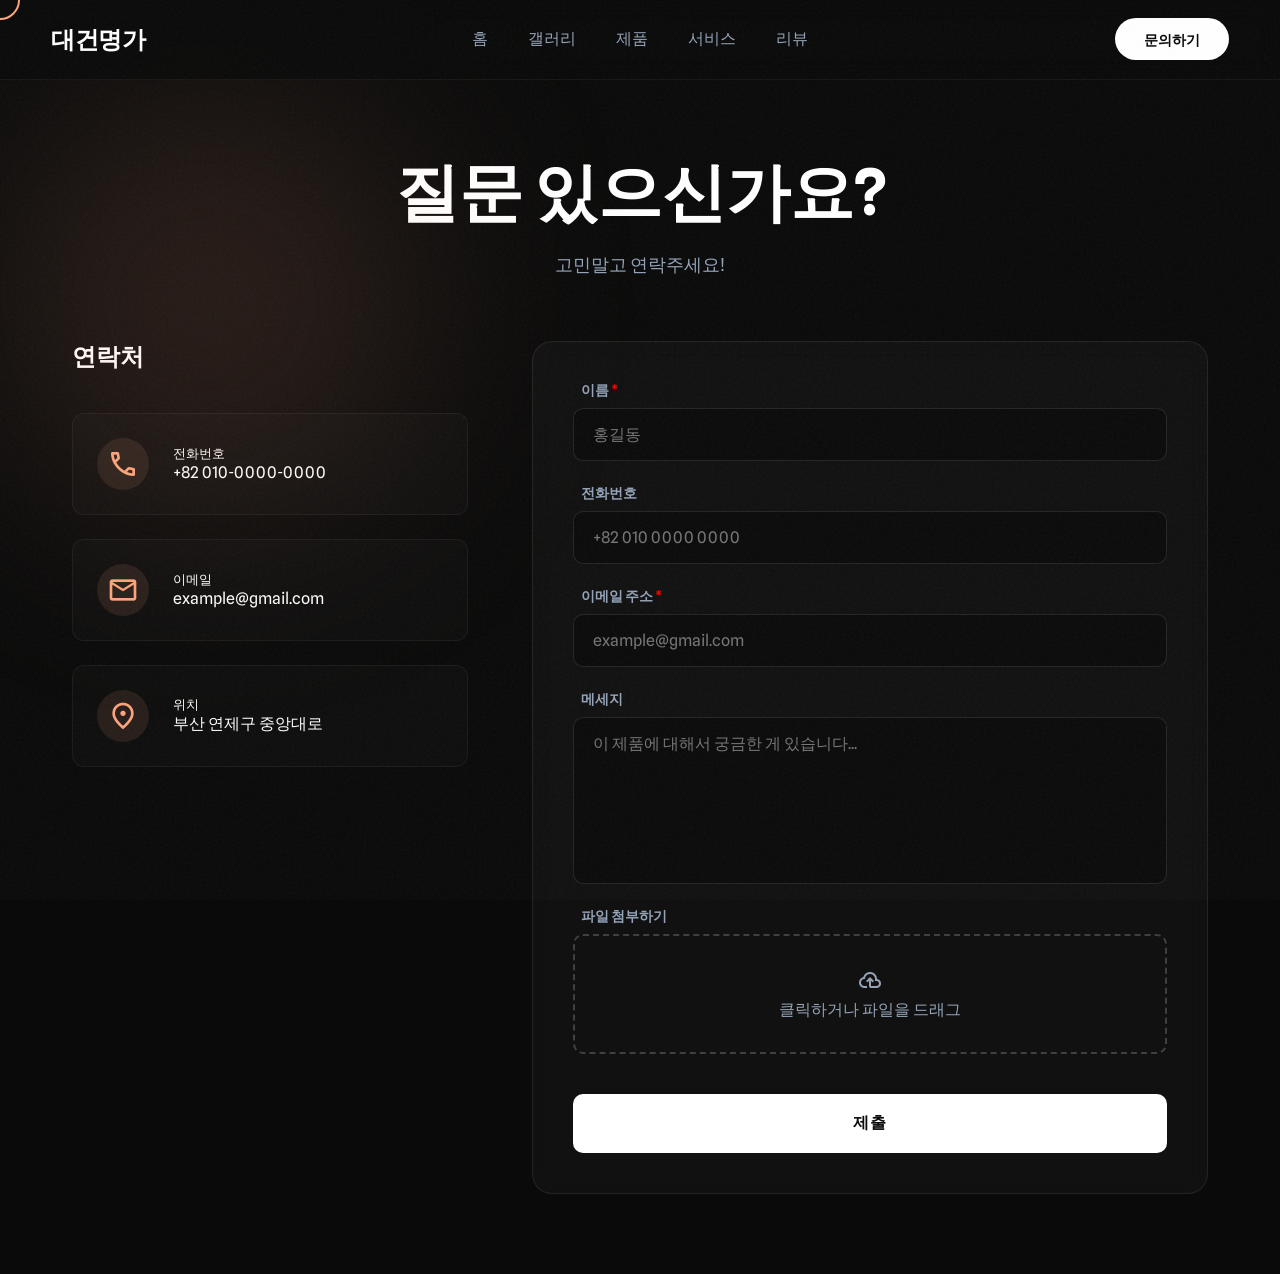
==== contact.html @ 07cc0af5 "Add contact page and its functionalities" ====
<!DOCTYPE html>
<html lang="ko">
<head>
    <meta charset="UTF-8">
    <meta name="viewport" content="width=device-width, initial-scale=1.0">
    <title>문의 페이지</title>
    <link rel="stylesheet" href="testing.css">
    <link rel="stylesheet" href="contact.css">
    <link href="https://fonts.googleapis.com/css2?family=Spline+Sans:wght@300;400;500;600;700;800&display=swap" rel="stylesheet">
    <link href="https://fonts.googleapis.com/css2?family=Material+Symbols+Outlined:wght,FILL@100..700,0..1&display=swap" rel="stylesheet">
    <script src="script.js" defer></script>
    <script src="contact.js" defer></script>
</head>
<body>
    <div class="grain-overlay"></div>
    <div class="custom-cursor"></div>

    <header class="navbar">
        <div class="nav-brand">
            <span class="brand-text">대건명가</span> 
        </div>

        <nav class="nav-menu">
            <a href="index.html#home" class="nav-link">홈</a>
            <a href="index.html#gallery" class="nav-link">갤러리</a>
            <a href="index.html#work" class="nav-link">제품</a>
            <a href="index.html#services" class="nav-link">서비스</a>
            <a href="index.html#reviews" class="nav-link">리뷰</a>
        </nav>

        <div class="nav-actions">
            <a href="#contact" class="get-started-btn interactive">문의하기</a>
        </div>
    </header>

    <div class="page-container">
        <div class="glow-blob glow-contact-orange"></div>
        
        <div class="page-header">
            <h1 class="page-title">질문 있으신가요?</h1>
            <p class="page-subtitle">고민말고 연락주세요!</p>
        </div>

        <div class="contact-layout">
            <div class="contact-info">
                <h3>연락처</h3>
                
                <a href="tel:+821000000000" class="info-item interactive">
                    <span class="material-symbols-outlined" style="color: var(--primary);">call</span>
                    <div>
                        <div style="font-size: 0.8rem; text-transform: uppercase;">전화번호</div>
                        <div style="color: #fff;">+82 010-0000-0000</div>
                    </div>
                </a>

                <a href="mailto:example@gmail.com" class="info-item interactive">
                    <span class="material-symbols-outlined" style="color: var(--primary);">mail</span>
                    <div>
                        <div style="font-size: 0.8rem; text-transform: uppercase;">이메일</div>
                        <div style="color: #fff;">example@gmail.com</div>
                    </div>
                </a>

                <a href="https://naver.me/FA2gOd7R" target="_blank" class="info-item interactive">
                    <span class="material-symbols-outlined" style="color: var(--primary);">location_on</span>
                    <div>
                        <div style="font-size: 0.8rem; text-transform: uppercase;">위치</div>
                        <div style="color: #fff;">부산 연제구 중앙대로</div>
                    </div>
                </a>
            </div>

            <form class="form-box">
                <div class="form-group">
                    <label class="form-label" for="name">이름 <span class="required-area">*</span></label>
                    <input type="text" id="name" name="name" class="form-input interactive" placeholder="홍길동" required>
                </div>

                <div class="form-group">
                    <label class="form-label" for="phone">전화번호</label>
                    <input type="tel" id="phone" name="phone" class="form-input interactive" placeholder="+82 010 0000 0000">
                </div>

                <div class="form-group">
                    <label class="form-label" for="email">이메일 주소 <span class="required-area">*</span></label>
                    <input type="email" id="email" name="email" class="form-input interactive" placeholder="example@gmail.com" required>
                </div>

                <div class="form-group">
                    <label class="form-label" for="message">메세지</label>
                    <textarea id="message" name="message" class="form-textarea interactive" rows="7" cols = "30" placeholder="이 제품에 대해서 궁금한 게 있습니다..."></textarea>
                </div>

                <div class="form-group">
                    <label class="form-label">파일 첨부하기</label>
                    <div class="file-upload-wrapper interactive">
                        <input type="file">
                        <div class="file-upload-text">
                            <span class="material-symbols-outlined">cloud_upload</span>
                            <span>클릭하거나 파일을 드래그</span>
                        </div>
                    </div>
                </div>

                <button type="submit" class="submit-btn interactive">제출</button>
            </form>
        </div>
        <div id="custom-notification" class="notification">
            Message goes here
        </div>
    </div>
</body>
</html>
---- testing.css ----
:root {
        --primary: #fca47c;
        --bg-dark: #0a0a0a;
        --surface-dark: #121212;
        --text-white: #ffffff;
        --text-muted: #94a3b8;
        --font-main: 'Spline Sans', sans-serif;
        --easing: cubic-bezier(0.25, 1, 0.5, 1);
    }

    * {
        box-sizing: border-box;
        margin: 0;
        padding: 0;
        cursor: none; /* 커서 숨김 */
    }

    html {
        scroll-behavior: smooth;
    }

    body {
        background-color: var(--bg-dark);
        color: var(--text-white);
        font-family: var(--font-main);
        overflow-x: hidden;
        width: 100%;
    }

    a {
        text-decoration: none;
        color: inherit;
    }

    /* --- 유틸리티 & 효과 --- */
    
    .grain-overlay {
        position: fixed;
        top: 0;
        left: 0;
        width: 100%;
        height: 100%;
        pointer-events: none;
        z-index: 9000;
        opacity: 0.04;
        background-image: url("data:image/svg+xml,%3Csvg viewBox='0 0 400 400' xmlns='http://www.w3.org/2000/svg'%3E%3Cfilter id='noiseFilter'%3E%3CfeTurbulence type='fractalNoise' baseFrequency='0.9' numOctaves='3' stitchTiles='stitch'/%3E%3C/filter%3E%3Crect width='100%25' height='100%25' filter='url(%23noiseFilter)'/%3E%3C/svg%3E");
    }

    .custom-cursor {
        width: 40px;
        height: 40px;
        border: 2px solid var(--primary);
        border-radius: 50%;
        position: fixed;
        pointer-events: none;
        z-index: 9999;
        transform: translate(-50%, -50%);
        transition: width 0.3s var(--easing), height 0.3s var(--easing), background-color 0.3s, border-color 0.3s;
        display: none; 
    }

    .material-symbols-outlined {
        font-variation-settings: 'FILL' 0, 'wght' 400, 'GRAD' 0, 'opsz' 24;
    }

    .no-scrollbar::-webkit-scrollbar { display: none; }
    .no-scrollbar { -ms-overflow-style: none; scrollbar-width: none; }

    @keyframes fadeInUp {
        from { opacity: 0; transform: translateY(20px); }
        to { opacity: 1; transform: translateY(0); }
    }
    
    @keyframes bounce {
        0%, 100% { transform: translate(-50%, 0); }
        50% { transform: translate(-50%, 10px); }
    }

    /* --- Navbar --- */

    .navbar {
        position: fixed;
        top: 0;
        left: 0;
        width: 100%;
        height: 80px;
        display: flex;
        align-items: center;
        justify-content: space-between;
        padding: 0 4%;
        z-index: 1000;
        background: rgba(10, 10, 10, 0.8); 
        backdrop-filter: blur(12px); 
        border-bottom: 1px solid rgba(255, 255, 255, 0.05);
        transition: transform 0.3s ease;
    }

    .nav-brand {
        font-size: 1.5rem;
        font-weight: 800;
        letter-spacing: -0.02em;
        color: var(--text-white);
        flex-shrink: 0;
    }

    .nav-menu {
        display: flex;
        gap: 2.5rem;
        position: absolute;
        left: 50%;
        transform: translateX(-50%);
    }

    .nav-link {
        font-size: 1rem;
        font-weight: 500;
        color: var(--text-muted);
        position: relative;
        transition: color 0.3s ease;
    }

    .nav-link:hover,
    .nav-link.active {
        color: var(--text-white);
    }

    .nav-link::after {
        content: '';
        position: absolute;
        bottom: -4px;
        left: 0;
        width: 0;
        height: 2px;
        background-color: var(--primary);
        transition: width 0.3s var(--easing);
    }

    .nav-link:hover::after,
    .nav-link.active::after {
        width: 100%;
    }

    .get-started-btn {
        background-color: var(--text-white);
        color: var(--bg-dark);
        padding: 0.8rem 1.8rem;
        border-radius: 9999px; 
        font-weight: 700;
        font-size: 0.9rem;
        transition: transform 0.2s, background-color 0.2s;
        white-space: nowrap;
    }

    .get-started-btn:hover {
        transform: scale(1.5);
        background-color: var(--primary);
        color: white;
    }

    @media (max-width: 900px) {
        .nav-menu {
            display: none; 
        }
    }


    /* 우측 navbar 
    .nav-container {
        position: fixed;
        right: 2rem;
        top: 50%;
        transform: translateY(-50%);
        z-index: 50;
        display: flex;
        flex-direction: column;
        gap: 2rem;
    }

    .nav-dot {
        position: relative;
        display: flex;
        align-items: center;
        justify-content: flex-end;
        padding: 0.5rem;
    }

    .nav-label {
        position: absolute;
        right: 2rem;
        opacity: 0;
        font-size: 0.75rem;
        font-weight: 700;
        letter-spacing: 0.1em;
        color: var(--primary);
        text-transform: uppercase;
        transition: opacity 0.3s;
        white-space: nowrap;
    }

    .nav-dot:hover .nav-label {
        opacity: 1;
    }

    .dot-indicator {
        width: 12px;
        height: 12px;
        border-radius: 50%;
        border: 2px solid rgba(255,255,255,0.2);
        background: transparent;
        transition: all 0.3s ease;
    }

    .nav-dot:hover .dot-indicator {
        border-color: var(--primary);
    }

    .dot-indicator.active {
        border-color: var(--primary);
        background-color: var(--primary);
    }
        */

    /* --- 섹션 --- */

    section {
        width: 100%;
        height: 100vh;
        position: relative;
        overflow: hidden;
    }

    /* HOME SECTION */
    #home {
        display: flex;
        align-items: center;
        justify-content: center;
    }

    .hero-bg {
        position: absolute;
        inset: 0;
        z-index: 0;
    }

    .hero-bg img {
        width: 100%;
        height: 100%;
        object-fit: cover;
        opacity: 0.6;
    }

    .hero-gradient {
        position: absolute;
        inset: 0;
        background: linear-gradient(to bottom, transparent, transparent, var(--bg-dark));
    }

    .hero-content {
        position: relative;
        z-index: 10;
        text-align: center;
        padding: 0 1rem;
    }

    .hero-year {
        font-size: 0.9rem;
        font-weight: 700;
        letter-spacing: 0.5em;
        color: var(--primary);
        text-transform: uppercase;
        margin-bottom: 1rem;
        animation: fadeInUp 1s ease forwards;
    }

    .hero-title {
        font-size: clamp(4rem, 15vw, 9rem);
        font-weight: 900;
        letter-spacing: -0.05em;
        color: rgba(255,255,255,0.9);
        mix-blend-mode: overlay;
        line-height: 1;
    }

    .hero-subtitle {
        margin-top: 1.5rem;
        font-size: 1.25rem;
        color: var(--text-white);
        font-weight: 300;
        max-width: 600px;
        margin-left: auto;
        margin-right: auto;
        text-shadow: 0 2px 10px rgba(0,0,0,0.5);
    }

    .scroll-indicator {
        position: absolute;
        bottom: 2.5rem;
        left: 50%;
        transform: translateX(-50%);
        z-index: 10;
        color: var(--text-muted);
        animation: bounce 2s infinite;
    }

    /* GALLERY SECTION */
    #gallery {
        display: flex;
        align-items: center;
        justify-content: center;
        margin: 0;
        padding: 0;
        box-sizing: border-box;
        overflow: hidden;
    }

    #gallery .section-header {
        position: absolute;
        left: 0;
        top: 20%;
        margin-left: 2rem;
        z-index: 10;
        display: flex;
        align-items: center;
        gap: 1rem;
    }

    .container {
        position: absolute;
        top: 50%;
        left: 50%;
        transform: translate(-50%, -50%);
        width: 100%;
        height: 100vh;
        background: var(--bg-dark);
        box-shadow: 0 30px 50px #dbdbdb;
    }
    
    .container .slide {
        border-radius: 0px;
    }

    .container .slide .item {
        width: 200px;
        height: 250px;
        position: absolute;
        top: 50%;
        transform: translate(0, -50%);
        -webkit-box-shadow: -10px 0px 13px -7px #000000, 10px 0px 13px -7px #000000, 5px 5px 19px 5px rgba(219,219,219,0); 
        box-shadow: -10px 0px 13px -7px #000000, 10px 0px 13px -7px #000000, 5px 5px 19px 5px rgba(219,219,219,0);
        background-position: 50% 50%;
        background-size: cover;
        display: inline-block;
        transition: all 0.5s;
    }

    .slide .item:nth-child(1){
        top: 0;
        left: 0;
        transform: translate(0, 0);
        border-radius: 0;
        width: 100%;
        height: 100%;
        transition: all .5s;
    }

    .slide .item:nth-child(2) {
        left: 50%;
    }

    .slide .item:nth-child(3) {
        left: calc(50% + 220px);
    }

    .slide .item:nth-child(4) {
        left: calc(50% + 440px);
    }

    .slide .item:nth-child(n + 5) {
        left: calc(50% + 660px);
        opacity: 0;
    }
        
    .item .content {
        position: absolute;
        top: 50%;
        left: 100px;
        width: 300px;
        text-align: left;
        color: #eee;
        transform: translate(0, -50%);
        font-family: system-ui;
        display: none;
    }

    .slide .item:nth-child(1) .content {
        display: block;
    }

    .content .name {
        font-size: 40px;
        text-transform: uppercase;
        font-weight: bold;
        opacity: 0;
        animation: animate 1s ease-in-out 1 forwards;
    }

    .content .des {
        margin-top: 10px;
        margin-bottom: 20px;
        opacity: 0;
        animation: animate 1s ease-in-out 0.3s 1 forwards;
    }

    .content button {
        padding: 10px 20px;
        border: none;
        opacity: 0;
        border-radius: 10px;
        background-color: rgba(255, 255, 255, 0.673);
        transition: all 0.5s;
        animation: animate 1s ease-in-out 0.6s 1 forwards;
    }

    .content button:hover {
        background-color: rgb(255, 255, 255);
    }

    @keyframes animate {
        from {
            opacity: 0;
            transform: translate(0, 100px);
            filter: blur(33px);
        }

        to {
            opacity: 1;
            transform: translate(0);
            filter: blur(0);
        }
    }

    .button {
        display: flex;
        flex-direction: row;
        gap: 20px;
        left: 45%;
        right: 50%;
        width: 100%;
        align-items: center;
        text-align: center;
        position: absolute;
        bottom: 20px;
    }

    .button button {
        width: 40px;
        height: 35px;
        border-radius: 8px;
        border: none;
        margin: 0 5px;
        border: 2px solid #000000bd;
        transition: 0.3s;
        background: rgba(255, 255, 255, 0.578);
    }

    .button button:hover {
        color: var(--surface-dark);
        border: 2px solid #ffffffbd;
        transform: scale(1.1);
    }

    .button button:active {
        transform: scale(1.02);
        background: #ffffff;
        border: 2px solid #ffffffbd;
    }

    .next {
        padding: 0 0 0 3px;
    }

    .prev {
        padding: 0 3px 0 0;
    }

    /* Responsive Adjustments  for phone*/
    @media (max-width: 768px) {
        #gallery .section-header {
            top: 10%;
            margin-left: 20px;
        }
        .slide .item:nth-child(n + 2) {
            width: 150px;
            height: 100px;
            transform: translateY(12vh);
        }

        .item .content {
            top: 20%;
            transform: translateX(-10vw);
        }

        .content .name {
            font-size: 30px;
        }
    }

    /* WORK SECTION */
    #work {
        display: flex;
        flex-direction: column;
        justify-content: center;
        padding: 3rem 0;
    }

    .section-header {
        padding: 0 clamp(2rem, 5vw, 6rem);
        margin-bottom: 2rem;
        display: flex;
        align-items: center;
        gap: 1rem;
    }

    .line-accent {
        width: 3rem;
        height: 1px;
        background-color: var(--primary);
    }

    .section-title-small {
        font-size: 0.85rem;
        font-weight: 700;
        letter-spacing: 0.2em;
        color: var(--primary);
        text-transform: uppercase;
    }

    .work-carousel {
        width: 100%;
        height: 60vh;
        display: flex;
        gap: 3rem;
        padding: 0 clamp(2rem, 5vw, 6rem);
        overflow-x: auto;
        align-items: center;
        padding-bottom: 3rem;
    }

    .project-card {
        flex-shrink: 0;
        width: 80vw;
        height: 100%;
        position: relative;
        border-radius: 1rem;
        overflow: hidden;
        transition: transform 0.3s;
    }

    .project-card img {
        width: 100%;
        height: 100%;
        object-fit: cover;
        transition: transform 0.7s var(--easing);
    }

    .project-card:hover img {
        transform: scale(1.1);
    }

    .card-overlay {
        position: absolute;
        inset: 0;
        background: rgba(0,0,0,0.4);
        transition: background 0.5s;
    }

    .project-card:hover .card-overlay {
        background: rgba(0,0,0,0.2);
    }

    .card-info {
        position: absolute;
        bottom: 0;
        left: 0;
        width: 100%;
        padding: 2rem;
        background: linear-gradient(to top, rgba(0,0,0,0.7), transparent);
    }

    .project-title {
        font-size: 2rem;
        font-weight: 700;
        margin-bottom: 0.5rem;
    }

    .project-cat {
        font-size: 0.85rem;
        letter-spacing: 0.1em;
        color: #cbd5e1;
        text-transform: uppercase;
    }

    /* --- 캐러센 스크롤 버튼 --- */
    .carousel-nav {
        display: flex;
        justify-content: center;
        gap: 2rem;
        margin-top: 2rem;
        padding-bottom: 2rem;
    }

    .nav-btn {
        background: transparent;
        border: 2px solid var(--primary); 
        color: var(--primary);
        width: 50px;
        height: 50px;
        border-radius: 50%;
        font-size: 1.5rem;
        display: flex;
        align-items: center;
        justify-content: center;
        transition: all 0.3s ease;
        z-index: 20;
    }

    .nav-btn:hover {
        background: var(--primary);
        color: var(--bg-dark); 
        transform: scale(1.1);
    }

    .nav-btn:disabled {
        opacity: 0.3;
        cursor: not-allowed;
        border-color: #555;
        color: #555;
    }

    /* SERVICES SECTION */
    #services {
        background-color: var(--surface-dark);
        display: flex;
        flex-direction: column;
        align-items: center;
        justify-content: center;
    }

    .glow-blob {
        position: absolute;
        width: 400px;
        height: 400px;
        border-radius: 50%;
        filter: blur(120px);
        z-index: 0;
    }
    .glow-top { top: -100px; left: -100px; background: rgba(255, 77, 0, 0.05); }
    .glow-bottom { bottom: -100px; right: -100px; background: rgba(255, 77, 0, 0.1); }

    .services-container {
        max-width: 1200px;
        width: 100%;
        padding: 0 2rem;
        position: relative;
        z-index: 10;
    }

    .big-heading {
        font-size: clamp(2rem, 4vw, 3.5rem);
        font-weight: 700;
        line-height: 1.1;
        margin-top: 1.5rem;
        margin-bottom: 3rem;
    }

    .gradient-text {
        background: linear-gradient(to right, var(--primary), #fdba74);
        background-clip: text;              
        -webkit-background-clip: text;      
        text-fill-color: transparent;       
        -webkit-text-fill-color: transparent; 
    }


    .services-grid {
        display: grid;
        grid-template-columns: repeat(1, 1fr);
        gap: 2rem;
    }

    .service-card {
        background: rgba(255,255,255,0.03);
        border: 1px solid rgba(255,255,255,0.1);
        backdrop-filter: blur(10px);
        padding: 2rem;
        border-radius: 1rem;
        transition: transform 0.3s, border-color 0.3s;
        display: flex;
        flex-direction: column;
        gap: 1.5rem;
    }

    .service-card:hover {
        transform: translateY(-5px);
        border-color: rgba(255, 77, 0, 0.5);
    }

    .service-header {
        display: flex;
        justify-content: space-between;
        align-items: flex-start;
    }

    .icon-box {
        padding: 0.5rem;
        background: rgba(255, 77, 0, 0.1);
        border-radius: 0.5rem;
        color: var(--primary);
        display: flex;
        align-items: center;
        justify-content: center;
    }

    .service-num {
        font-size: 2rem;
        font-weight: 900;
        color: rgba(255,255,255,0.05);
        transition: color 0.3s;
    }

    .service-card:hover .service-num {
        color: rgba(255, 77, 0, 0.2);
    }

    .service-title {
        font-size: 1.25rem;
        font-weight: 700;
        margin-bottom: 0.5rem;
    }

    .service-desc {
        font-size: 0.9rem;
        color: var(--text-muted);
        line-height: 1.6;
    }

    /* REVIEW SECTION */
    
    #reviews {
        display: flex;
        flex-direction: column;
        justify-content: center;
        background: radial-gradient(circle at bottom center, #4a1d6e 0%, var(--bg-dark) 60%); /* Purple glow */
    }

    .glow-purple {
        bottom: -50px;
        left: 50%;
        transform: translateX(-50%);
        background: rgba(160, 60, 255, 0.15);
        width: 60vw;
        height: 60vh;
        border-radius: 50%;
        filter: blur(100px);
        pointer-events: none;
    }

    #reviews .section-header {
        margin-top: 1.5em;
        margin-bottom: 0;
    }

    .reviews-wrapper {
        width: 100%;
        overflow-x: auto;
        padding: 2rem clamp(2rem, 5vw, 6rem);
        position: relative;
        z-index: 10;
        scroll-behavior: smooth;
    }

    .reviews-grid {
        display: flex;
        flex-direction: column;
        gap: 1.5rem;
        width: max-content; 
        padding-right: 4rem; 
    }

    /* CUSTOM SCROLLBAR FOR REVIEW*/
    
    .reviews-wrapper::-webkit-scrollbar {
        height: 30px; 
    }

    .reviews-wrapper::-webkit-scrollbar-track {
        background: rgba(255, 255, 255, 0.05);
        border: 1px solid rgba(255, 255, 255, 0.08);
        border-radius: 4px;
        margin: 0 clamp(2rem, 5vw, 6rem); 
    }

    .reviews-wrapper::-webkit-scrollbar-thumb {
        background-color: rgba(255, 255, 255, 0.03); 
        border-radius: 4px;
        transition: background-color 0.3s;
    }

    .reviews-wrapper::-webkit-scrollbar-thumb:hover {
        background-color: rgba(255, 255, 255, 0.07); 
    }

    .review-row {
        display: flex;
        gap: 1.5rem;
    }

    .review-card {
        width: 350px;
        background: rgba(255, 255, 255, 0.03); 
        backdrop-filter: blur(12px);           
        -webkit-backdrop-filter: blur(12px);    
        border: 1px solid rgba(255, 255, 255, 0.08);
        border-radius: 16px;
        padding: 2rem;
        display: flex;
        flex-direction: column;
        justify-content: space-between;
        transition: transform 0.3s ease, border-color 0.3s ease, background-color 0.3s;
    }

    .review-card:hover {
        transform: translateY(-5px);
        background: rgba(255, 255, 255, 0.07);
        border-color: rgba(255, 255, 255, 0.2);
    }

    .stars {
        color: #fff;
        font-size: 1.2rem;
        margin-bottom: 1rem;
        letter-spacing: 2px;
    }

    .review-text {
        font-size: 0.95rem;
        line-height: 1.6;
        color: #e2e8f0;
        margin-bottom: 2rem;
        font-weight: 300;
    }

    .reviewer-info {
        display: flex;
        align-items: center;
        gap: 1rem;
    }

    .reviewer-info img {
        width: 40px;
        height: 40px;
        border-radius: 50%;
        object-fit: cover;
        border: 2px solid rgba(255,255,255,0.1);
    }

    .reviewer-info h5 {
        font-size: 0.9rem;
        font-weight: 600;
        color: #fff;
        margin-bottom: 2px;
    }

    .reviewer-info span {
        font-size: 0.75rem;
        color: var(--text-muted);
        text-transform: uppercase;
        letter-spacing: 0.05em;
    }

    /* Mobile adjustments */
    @media (max-width: 768px) {
        .review-card {
            width: 280px;
            padding: 1.5rem;
        }
        
        .review-row {
            margin-left: 0 !important; 
        }
    }
    

    /* CONTACT SECTION */
    #contact {
        display: flex;
        flex-direction: column;
        align-items: center;
        justify-content: center;
        background: radial-gradient(circle at center, #1a0e08 0%, var(--bg-dark) 70%);
    }

    .contact-trigger {
        display: block;
        text-align: center;
        margin: 2rem 0;
    }

    .contact-cta {
        font-size: clamp(3rem, 8vw, 7rem);
        font-weight: 900;
        color: var(--text-white);
        transition: all 0.5s ease;
    }

    .contact-trigger:hover .contact-cta {
        background: linear-gradient(to right, var(--primary), #fb923c);
        background-clip: text;
        -webkit-background-clip: text;
        text-fill-color: transparent;
        -webkit-text-fill-color: transparent;
    }

    .underline-anim {
        height: 4px;
        width: 0;
        background-color: var(--primary);
        margin: 1rem auto 0;
        transition: width 0.5s ease;
    }

    .contact-trigger:hover .underline-anim {
        width: 100%;
    }

    .social-links {
        display: flex;
        gap: 2rem;
        margin-top: 4rem;
    }

    .social-links a {
        font-size: 0.9rem;
        text-transform: uppercase;
        letter-spacing: 0.2em;
        color: var(--text-muted);
        transition: color 0.3s;
    }

    .social-links a:hover {
        color: var(--primary);
    }


    /* 스크린 사이즈 설정 */
    @media (min-width: 768px) {
        .project-card { width: 600px; }
        .services-grid { grid-template-columns: repeat(3, 1fr); }
        .custom-cursor { display: block; }
    }

    @media (max-width: 768px) {
        * { cursor: auto; }
        .custom-cursor { display: none !important; }
        .nav-container { right: 1rem; }
        .nav-label { display: none; }
    }
---- contact.css ----
.page-container {
    padding: 150px 2rem 5rem; 
    max-width: 1200px;
    margin: 0 auto;
    position: relative;
    z-index: 10;
}

.glow-contact-orange {
    top: 100px;
    left: -30px;
    background: rgba(252, 164, 124, 0.15); 
}

.page-header {
    text-align: center;
    margin-bottom: 4rem;
}

.page-title {
    font-size: clamp(2.5rem, 5vw, 4rem);
    font-weight: 700;
    margin-bottom: 1rem;
    color: var(--text-white);
}

.page-subtitle {
    color: var(--text-muted);
    font-size: 1.1rem;
}

/* 전체 레이아웃 */
.contact-layout {
    display: flex;
    gap: 4rem;
    align-items: flex-start;
}

/* --- 좌측 연락처 --- */
.contact-info {
    flex: 1;
    display: flex;
    flex-direction: column;
    gap: 1.5rem;
}

.contact-info h3 {
    font-size: 1.5rem;
    margin-bottom: 1rem;
    color: var(--text-white);
}

.info-item {
    display: flex;
    align-items: center;
    gap: 1.5rem;
    padding: 1.5rem;
    background: rgba(255,255,255,0.02);
    border: 1px solid rgba(255,255,255,0.05);
    border-radius: 12px;
    transition: all 0.3s var(--easing);
}

.info-item:hover {
    transform: translateX(10px);
    border-color: var(--primary);
    background: rgba(255,255,255,0.05);
}

.info-item .material-symbols-outlined {
    font-size: 2rem;
    padding: 10px;
    background: rgba(252, 164, 124, 0.1);
    border-radius: 50%;
}

/* --- 우측 form --- */
textarea {
    resize: none;
}

.required-area {
    color: red;
}

input:user-invalid {
    border-color: red;
}

.form-box {
    flex: 1.5;
    background: rgba(255, 255, 255, 0.03);
    backdrop-filter: blur(10px);
    border: 1px solid rgba(255, 255, 255, 0.08);
    padding: 2.5rem;
    border-radius: 20px;
}

.form-group {
    margin-bottom: 1.5rem;
    display: flex;
    flex-direction: column;
    gap: 0.5rem;
}

.form-label {
    font-size: 0.85rem;
    font-weight: 600;
    color: var(--text-muted);
    margin-left: 0.5rem;
}

.form-input, 
.form-textarea {
    width: 100%;
    background: rgba(0, 0, 0, 0.3);
    border: 1px solid rgba(255, 255, 255, 0.1);
    color: var(--text-white);
    padding: 1rem 1.2rem;
    border-radius: 10px;
    font-family: var(--font-main);
    font-size: 1rem;
    transition: all 0.3s;
}

.form-input:focus, 
.form-textarea:focus {
    outline: none;
    border-color: var(--primary);
    background: rgba(0, 0, 0, 0.6);
}

/* 파일 업로드 영역 */
.file-upload-wrapper {
    position: relative;
    width: 100%;
    height: 120px;
    border: 2px dashed rgba(255, 255, 255, 0.2);
    border-radius: 10px;
    display: flex;
    align-items: center;
    justify-content: center;
    transition: border-color 0.3s, background-color 0.3s;
    overflow: hidden;
}

.file-upload-wrapper:hover {
    border-color: var(--primary);
    background-color: rgba(252, 164, 124, 0.05);
}

.file-upload-wrapper input[type="file"] {
    position: absolute;
    width: 100%;
    height: 100%;
    opacity: 0;
    cursor: none;
    z-index: 10;
}

.file-upload-text {
    display: flex;
    flex-direction: column;
    align-items: center;
    gap: 0.5rem;
    color: var(--text-muted);
    pointer-events: none;
}

.submit-btn {
    width: 100%;
    padding: 1.2rem;
    margin-top: 1rem;
    background: var(--text-white);
    color: var(--bg-dark);
    font-weight: 800;
    border: none;
    border-radius: 10px;
    font-size: 1rem;
    text-transform: uppercase;
    letter-spacing: 0.05em;
    transition: all 0.3s ease;
}

.submit-btn:hover {
    background: var(--primary);
    color: #fff;
    transform: translateY(-2px);
}

/* 알림창 */
.notification {
    visibility: hidden; 
    min-width: 250px;
    background-color: #333; 
    color: #fff; 
    text-align: center;
    border-radius: 4px;
    padding: 16px;
    position: fixed; 
    z-index: 1000; 
    left: 50%;
    bottom: 30px; 
    transform: translateX(-50%); 
    font-size: 16px;
    opacity: 0;
    transition: opacity 0.5s, bottom 0.5s;
}

.notification.show {
    visibility: visible;
    opacity: 1;
    bottom: 50px; 
}

.notification.error {
    background-color: #d32f2f; 
}
.notification.success {
    background-color: #4caf50; 
}


/* 모바일 설정 */
@media (max-width: 900px) {
    .contact-layout {
        flex-direction: column;
        gap: 3rem;
    }
    
    .contact-info, .form-box {
        width: 100%;
        flex: auto;
    }
    
    .page-container {
        padding: 120px 1.5rem 3rem;
    }
}
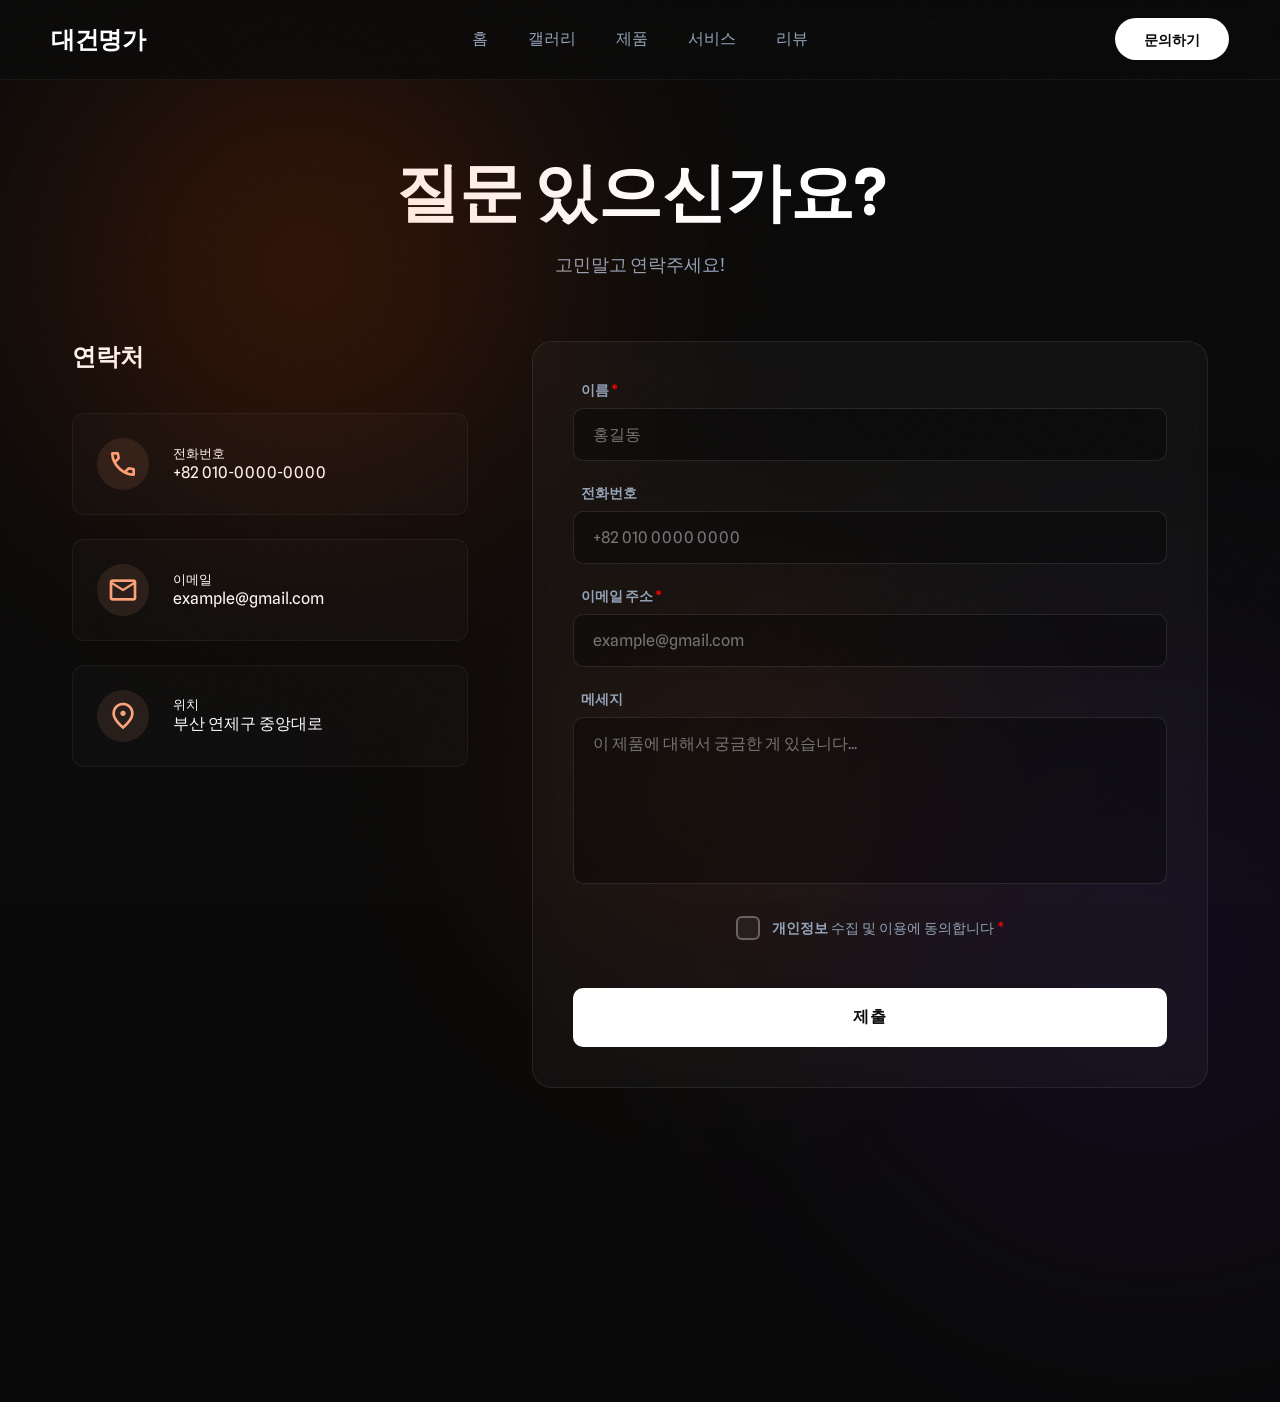
==== commit b3419062: "Revamp contact UI, product carousel & styles Introduce animated background orbs and modern checkbox " ====
--- a/contact.html
+++ b/contact.html
@@ -3,7 +3,8 @@
 <head>
     <meta charset="UTF-8">
     <meta name="viewport" content="width=device-width, initial-scale=1.0">
-    <title>문의 페이지</title>
+    <title>대건명가 B2B 문의 페이지</title>
+    <link rel="icon" type="image/jpg" href="favicon.jpg">
     <link rel="stylesheet" href="testing.css">
     <link rel="stylesheet" href="contact.css">
     <link href="https://fonts.googleapis.com/css2?family=Spline+Sans:wght@300;400;500;600;700;800&display=swap" rel="stylesheet">
@@ -34,8 +35,12 @@
     </header>
 
     <div class="page-container">
-        <div class="glow-blob glow-contact-orange"></div>
-        
+        <div class="contact-bg-animation">
+            <div class="orb orb-1"></div>
+            <div class="orb orb-2"></div>
+            <div class="orb orb-3"></div>
+        </div>
+
         <div class="page-header">
             <h1 class="page-title">질문 있으신가요?</h1>
             <p class="page-subtitle">고민말고 연락주세요!</p>
@@ -91,15 +96,15 @@
                     <textarea id="message" name="message" class="form-textarea interactive" rows="7" cols = "30" placeholder="이 제품에 대해서 궁금한 게 있습니다..."></textarea>
                 </div>
 
-                <div class="form-group">
-                    <label class="form-label">파일 첨부하기</label>
-                    <div class="file-upload-wrapper interactive">
-                        <input type="file">
-                        <div class="file-upload-text">
-                            <span class="material-symbols-outlined">cloud_upload</span>
-                            <span>클릭하거나 파일을 드래그</span>
+                <div class="checkbox-wrapper">
+                    <input type="checkbox" id="privacy-consent" class="modern-checkbox" required>
+                    
+                    <label for="privacy-consent" class="checkbox-label">
+                        <div class="custom-check-box">
+                            <span class="material-symbols-outlined check-icon">check</span>
                         </div>
-                    </div>
+                        <span class="checkbox-text"><span style="font-weight: bold;">개인정보</span> 수집 및 이용에 동의합니다 <span class="required-area">*</span></span>
+                    </label>
                 </div>
 
                 <button type="submit" class="submit-btn interactive">제출</button>
--- a/testing.css
+++ b/testing.css
@@ -42,7 +42,7 @@
         height: 100%;
         pointer-events: none;
         z-index: 9000;
-        opacity: 0.04;
+        opacity: 0.02;
         background-image: url("data:image/svg+xml,%3Csvg viewBox='0 0 400 400' xmlns='http://www.w3.org/2000/svg'%3E%3Cfilter id='noiseFilter'%3E%3CfeTurbulence type='fractalNoise' baseFrequency='0.9' numOctaves='3' stitchTiles='stitch'/%3E%3C/filter%3E%3Crect width='100%25' height='100%25' filter='url(%23noiseFilter)'/%3E%3C/svg%3E");
     }
 
@@ -56,7 +56,7 @@
         z-index: 9999;
         transform: translate(-50%, -50%);
         transition: width 0.3s var(--easing), height 0.3s var(--easing), background-color 0.3s, border-color 0.3s;
-        display: none; 
+        opacity: 0;
     }
 
     .material-symbols-outlined {
@@ -72,10 +72,10 @@
     }
     
     @keyframes bounce {
-        0%, 100% { transform: translate(-50%, 0); }
-        50% { transform: translate(-50%, 10px); }
-    }
-
+        0%, 100% { transform: translateY(0); }
+        50% { transform: translateY(10px); }
+    }
+    
     /* --- Navbar --- */
 
     .navbar {
@@ -96,6 +96,9 @@
     }
 
     .nav-brand {
+        display: flex;
+        align-items: center;
+        justify-content: center;
         font-size: 1.5rem;
         font-weight: 800;
         letter-spacing: -0.02em;
@@ -163,63 +166,6 @@
         }
     }
 
-
-    /* 우측 navbar 
-    .nav-container {
-        position: fixed;
-        right: 2rem;
-        top: 50%;
-        transform: translateY(-50%);
-        z-index: 50;
-        display: flex;
-        flex-direction: column;
-        gap: 2rem;
-    }
-
-    .nav-dot {
-        position: relative;
-        display: flex;
-        align-items: center;
-        justify-content: flex-end;
-        padding: 0.5rem;
-    }
-
-    .nav-label {
-        position: absolute;
-        right: 2rem;
-        opacity: 0;
-        font-size: 0.75rem;
-        font-weight: 700;
-        letter-spacing: 0.1em;
-        color: var(--primary);
-        text-transform: uppercase;
-        transition: opacity 0.3s;
-        white-space: nowrap;
-    }
-
-    .nav-dot:hover .nav-label {
-        opacity: 1;
-    }
-
-    .dot-indicator {
-        width: 12px;
-        height: 12px;
-        border-radius: 50%;
-        border: 2px solid rgba(255,255,255,0.2);
-        background: transparent;
-        transition: all 0.3s ease;
-    }
-
-    .nav-dot:hover .dot-indicator {
-        border-color: var(--primary);
-    }
-
-    .dot-indicator.active {
-        border-color: var(--primary);
-        background-color: var(--primary);
-    }
-        */
-
     /* --- 섹션 --- */
 
     section {
@@ -234,6 +180,7 @@
         display: flex;
         align-items: center;
         justify-content: center;
+        position: relative;
     }
 
     .hero-bg {
@@ -262,6 +209,7 @@
         padding: 0 1rem;
     }
 
+    /*
     .hero-year {
         font-size: 0.9rem;
         font-weight: 700;
@@ -270,7 +218,7 @@
         text-transform: uppercase;
         margin-bottom: 1rem;
         animation: fadeInUp 1s ease forwards;
-    }
+    } */
 
     .hero-title {
         font-size: clamp(4rem, 15vw, 9rem);
@@ -294,6 +242,7 @@
 
     .scroll-indicator {
         position: absolute;
+        width: max-content;
         bottom: 2.5rem;
         left: 50%;
         transform: translateX(-50%);
@@ -302,215 +251,340 @@
         animation: bounce 2s infinite;
     }
 
-    /* GALLERY SECTION */
+    /* --- 스탯 섹션 --- */
+    .stats-banner {
+        width: 100%;
+        height: 40vh !important;
+        min-height: 300px;
+        position: relative;
+        display: flex;
+        align-items: center;
+        justify-content: center;
+        background-color: rgb(10, 10, 10);
+        overflow: hidden;
+        border-top: 1px solid rgba(255,255,255,0.05);
+        border-bottom: 1px solid rgba(255,255,255,0.05);
+    }
+
+    .stats-banner .glow-blob {
+        z-index: 0; 
+    }
+
+
+    .stats-content-col {
+        display: flex;
+        flex-direction: column;
+        align-items: center;
+        justify-content: center;
+        gap: 3rem; 
+        position: relative;
+        z-index: 10;
+        width: 100%;
+    }
+
+    .stats-header {
+        text-align: center;
+        width: 100%;
+        opacity: 0;
+        transform: translateY(20px);
+        animation: fadeInUp 0.8s ease forwards 0.2s; 
+    }
+
+    .proven-badge {
+        display: block;
+        font-size: 0.75rem;
+        font-weight: 700;
+        letter-spacing: 0.3em;
+        color: var(--primary);
+        margin-bottom: 0.5rem;
+        text-transform: uppercase;
+    }
+
+    .proven-title {
+        font-size: clamp(1.5rem, 4vw, 2.5rem); 
+        font-weight: 700;
+        color: white;
+        margin: 0;
+        letter-spacing: -0.02em;
+        line-height: 1.2;
+    }
+
+    .stats-container {
+        display: flex;
+        align-items: center;
+        justify-content: center;
+        gap: 5rem;
+        width: 100%;
+    }
+
+    @media (max-width: 768px) {
+        .stats-content-col {
+            gap: 2rem;
+        }
+        
+        .stats-container {
+            gap: 2rem;
+            flex-direction: column; 
+        }
+        
+        .stat-divider {
+            width: 50px;
+            height: 1px;
+        }
+    }
+
+    .stats-container {
+        display: flex;
+        align-items: center;
+        justify-content: center;
+        gap: 5rem;
+        z-index: 10; 
+        position: relative;
+        width: 100%;
+    }
+
+    /* 좌측 별점 */
+    .star-rating-lockup {
+        display: flex;
+        align-items: center;
+        gap: 1.5rem; 
+    }
+
+    .big-star-icon {
+        font-size: clamp(4rem, 8vw, 6rem) !important;
+        color: #fbbf24;
+        font-variation-settings: 'FILL' 1;
+        filter: drop-shadow(0 0 20px rgba(251, 191, 36, 0.2));
+        animation: floatStar 3s ease-in-out infinite;
+    }
+
+    @keyframes floatStar {
+        0%, 100% { transform: translateY(0); }
+        50% { transform: translateY(-10px); }
+    }
+
+    .rating-text-stack {
+        display: flex;
+        flex-direction: column;
+    }
+
+    .number-row {
+        display: flex;
+        align-items: baseline;
+        line-height: 0.8;
+    }
+
+    .big-number {
+        font-size: clamp(4rem, 8vw, 6rem);
+        font-weight: 800;
+        color: white;
+        letter-spacing: -0.03em;
+    }
+
+    .max-score {
+        font-size: 1.25rem;
+        color: var(--text-muted);
+        font-weight: 500;
+        margin-left: 10px;
+    }
+
+    /* --- 우측 리뷰 --- */
+    .review-lockup {
+        text-align: center;
+    }
+
+    .accent-k {
+        font-size: clamp(4rem, 8vw, 6rem);
+        font-weight: 800;
+        color: var(--primary);
+        line-height: 0.8;
+    }
+
+    .stat-label {
+        font-size: 0.9rem;
+        text-transform: uppercase;
+        letter-spacing: 0.2em;
+        color: var(--text-muted);
+        margin-top: 1.5rem;
+    }
+
+    /* --- 칸막이 --- */
+    .stat-divider {
+        width: 1px;
+        height: 100px;
+        background: rgba(255,255,255,0.1);
+    }
+
+    /* Mobile Responsive */
+    @media (max-width: 768px) {
+        .stats-container {
+            flex-direction: column;
+            gap: 3rem;
+        }
+        
+        .stat-divider {
+            width: 100px;
+            height: 1px;
+        }
+
+        .star-rating-lockup {
+            gap: 1rem;
+        }
+    }
+
+    /* --- 갤러리 섹션 --- */
     #gallery {
-        display: flex;
-        align-items: center;
-        justify-content: center;
+        height: 400vh !important;
+        position: relative;
+        padding: 0;
+        background-color: var(--bg-dark);
+        overflow: visible;
+    }
+
+    .gallery-sticky-wrapper {
+        position: sticky;
+        top: 0;
+        width: 100%;
+        height: 100vh;
+        overflow: hidden;
+        perspective: 1000px;
+    }
+
+    #gallery .section-header {
+        position: absolute;
+        top: 110px;           
+        left: 1%;             
+        right: auto;          
         margin: 0;
-        padding: 0;
+        z-index: 100;
+        flex-direction: row;
+        justify-content: flex-start;
+        gap: 1rem;
+    }
+
+    .gallery-track {
+        width: 100%;
+        height: 100%;
+        position: relative;
+        display: flex;
+        justify-content: center;
+        align-items: center;
+        padding-top: 100px; 
         box-sizing: border-box;
-        overflow: hidden;
-    }
-
-    #gallery .section-header {
-        position: absolute;
-        left: 0;
-        top: 20%;
-        margin-left: 2rem;
+    }
+
+    .gallery-track .item {
+        position: absolute;
+        bottom: 15px;
+        width: 80%;
+        max-width: 1000px;
+        height: 75%;     
+        border-radius: 24px;
+        background-size: cover;
+        background-position: center;
+        transition: all 0.8s cubic-bezier(0.2, 0.8, 0.2, 1);
+        box-shadow: 0 20px 60px rgba(0, 0, 0, 0.6);
+        opacity: 0;
+        transform: translate3d(0, 100px, -100px);
+        transform-style: preserve-3d;
+        z-index: 0;
+    }
+
+    .gallery-track .item.active {
+        opacity: 1;
         z-index: 10;
-        display: flex;
-        align-items: center;
-        gap: 1rem;
-    }
-
-    .container {
-        position: absolute;
-        top: 50%;
-        left: 50%;
-        transform: translate(-50%, -50%);
-        width: 100%;
-        height: 100vh;
-        background: var(--bg-dark);
-        box-shadow: 0 30px 50px #dbdbdb;
-    }
-    
-    .container .slide {
-        border-radius: 0px;
-    }
-
-    .container .slide .item {
-        width: 200px;
-        height: 250px;
-        position: absolute;
-        top: 50%;
-        transform: translate(0, -50%);
-        -webkit-box-shadow: -10px 0px 13px -7px #000000, 10px 0px 13px -7px #000000, 5px 5px 19px 5px rgba(219,219,219,0); 
-        box-shadow: -10px 0px 13px -7px #000000, 10px 0px 13px -7px #000000, 5px 5px 19px 5px rgba(219,219,219,0);
-        background-position: 50% 50%;
-        background-size: cover;
-        display: inline-block;
-        transition: all 0.5s;
-    }
-
-    .slide .item:nth-child(1){
-        top: 0;
-        left: 0;
-        transform: translate(0, 0);
-        border-radius: 0;
-        width: 100%;
-        height: 100%;
-        transition: all .5s;
-    }
-
-    .slide .item:nth-child(2) {
-        left: 50%;
-    }
-
-    .slide .item:nth-child(3) {
-        left: calc(50% + 220px);
-    }
-
-    .slide .item:nth-child(4) {
-        left: calc(50% + 440px);
-    }
-
-    .slide .item:nth-child(n + 5) {
-        left: calc(50% + 660px);
+        transform: translate3d(0, 0, 0) scale(1) rotate(0deg);
+        filter: brightness(1);
+    }
+
+    .gallery-track .item.prev {
         opacity: 0;
-    }
-        
-    .item .content {
-        position: absolute;
-        top: 50%;
-        left: 100px;
-        width: 300px;
-        text-align: left;
-        color: #eee;
-        transform: translate(0, -50%);
-        font-family: system-ui;
-        display: none;
-    }
-
-    .slide .item:nth-child(1) .content {
-        display: block;
-    }
-
-    .content .name {
-        font-size: 40px;
-        text-transform: uppercase;
-        font-weight: bold;
+        z-index: 5;
+        transform: translate3d(0, -120%, 0) rotate(-5deg) scale(0.9);
+        filter: blur(5px);
+    }
+
+    .gallery-track .item.next {
+        opacity: 1; 
+        z-index: 1;
+        transform: translate3d(0, 40px, -100px) scale(0.9); 
+        filter: brightness(0.4); 
+    }
+
+    .gallery-track .item.waiting {
         opacity: 0;
-        animation: animate 1s ease-in-out 1 forwards;
-    }
-
-    .content .des {
-        margin-top: 10px;
-        margin-bottom: 20px;
+        transform: translate3d(0, 200px, -200px) scale(0.8);
+        z-index: 0;
+    }
+
+    .gallery-track .item .content {
+        position: absolute;
+        bottom: 3rem;
+        left: 3rem;
+        color: white;
+        z-index: 20;
+        width: 80%;
         opacity: 0;
-        animation: animate 1s ease-in-out 0.3s 1 forwards;
+        transform: translateY(30px);
+        transition: all 0.5s ease 0.1s; 
+    }
+
+    .gallery-track .item.active .content {
+        opacity: 1;
+        transform: translateY(0);
+        transition-delay: 0.4s;
+    }
+
+    .content .name { 
+        font-size: 3rem; 
+        font-weight: 800; 
+        line-height: 1;
+        margin-bottom: 0.5rem;
+        text-shadow: 0 4px 20px rgba(0,0,0,0.5);
+    }
+
+    .content .des { 
+        font-size: 1.1rem; 
+        margin-bottom: 2rem; 
+        color: rgba(255, 255, 255, 0.9); 
     }
 
     .content button {
-        padding: 10px 20px;
+        padding: 14px 32px;
+        background: white;
+        color: black;
         border: none;
-        opacity: 0;
-        border-radius: 10px;
-        background-color: rgba(255, 255, 255, 0.673);
-        transition: all 0.5s;
-        animation: animate 1s ease-in-out 0.6s 1 forwards;
+        border-radius: 100px;
+        font-weight: 700;
+        font-size: 0.95rem;
+        transition: transform 0.2s, background-color 0.2s;
+        pointer-events: auto;
     }
 
     .content button:hover {
-        background-color: rgb(255, 255, 255);
-    }
-
-    @keyframes animate {
-        from {
-            opacity: 0;
-            transform: translate(0, 100px);
-            filter: blur(33px);
+        background: var(--primary);
+        color: white;
+        transform: scale(1.05);
+    }
+
+    @media (max-width: 768px) {
+        .gallery-track .item {
+            width: 90%;
+            height: 55%;
         }
-
-        to {
-            opacity: 1;
-            transform: translate(0);
-            filter: blur(0);
+        #gallery .section-header {
+            top: 90px; 
         }
     }
 
-    .button {
-        display: flex;
-        flex-direction: row;
-        gap: 20px;
-        left: 45%;
-        right: 50%;
-        width: 100%;
-        align-items: center;
-        text-align: center;
-        position: absolute;
-        bottom: 20px;
-    }
-
-    .button button {
-        width: 40px;
-        height: 35px;
-        border-radius: 8px;
-        border: none;
-        margin: 0 5px;
-        border: 2px solid #000000bd;
-        transition: 0.3s;
-        background: rgba(255, 255, 255, 0.578);
-    }
-
-    .button button:hover {
-        color: var(--surface-dark);
-        border: 2px solid #ffffffbd;
-        transform: scale(1.1);
-    }
-
-    .button button:active {
-        transform: scale(1.02);
-        background: #ffffff;
-        border: 2px solid #ffffffbd;
-    }
-
-    .next {
-        padding: 0 0 0 3px;
-    }
-
-    .prev {
-        padding: 0 3px 0 0;
-    }
-
-    /* Responsive Adjustments  for phone*/
-    @media (max-width: 768px) {
-        #gallery .section-header {
-            top: 10%;
-            margin-left: 20px;
-        }
-        .slide .item:nth-child(n + 2) {
-            width: 150px;
-            height: 100px;
-            transform: translateY(12vh);
-        }
-
-        .item .content {
-            top: 20%;
-            transform: translateX(-10vw);
-        }
-
-        .content .name {
-            font-size: 30px;
-        }
-    }
-
-    /* WORK SECTION */
+    /* 제품 섹션 */
     #work {
         display: flex;
         flex-direction: column;
         justify-content: center;
         padding: 3rem 0;
+        min-height: 100vh;
+        box-sizing: border-box;
     }
 
     .section-header {
@@ -570,12 +644,12 @@
     .card-overlay {
         position: absolute;
         inset: 0;
-        background: rgba(0,0,0,0.4);
+        background: rgba(0,0,0,0.2);
         transition: background 0.5s;
     }
 
     .project-card:hover .card-overlay {
-        background: rgba(0,0,0,0.2);
+        background: rgba(0,0,0,0.05);
     }
 
     .card-info {
@@ -584,23 +658,87 @@
         left: 0;
         width: 100%;
         padding: 2rem;
-        background: linear-gradient(to top, rgba(0,0,0,0.7), transparent);
-    }
-
-    .project-title {
-        font-size: 2rem;
+        background: linear-gradient(to top, rgba(0,0,0,0.6) 10%, rgba(0,0,0,0.5) 50%, transparent 100%);
+        display: flex;
+        flex-direction: column;
+        justify-content: flex-end;
+        gap: 0.5rem;
+    }
+
+    .product-name {
+        font-size: 1.75rem;
         font-weight: 700;
-        margin-bottom: 0.5rem;
-    }
-
-    .project-cat {
+        color: white;
+        margin: 0;
+        line-height: 1.2;
+        text-shadow: 0 2px 4px rgba(0,0,0,0.5);
+    }
+
+    .price-wrapper {
+        display: flex;
+        align-items: center;
+        gap: 0.8rem;
+        margin-top: 0.25rem;
+    }
+
+    .original-price {
+        font-size: 1rem;
+        color: var(--text-muted); 
+        text-decoration: line-through;
+        font-weight: 400;
+    }
+
+    .discount-price {
+        font-size: 1.5rem;
+        font-weight: 800;
+        color: var(--primary); 
+        letter-spacing: -0.02em;
+    }
+
+    .discount-badge {
+        background: rgba(255, 77, 0, 0.2);
+        color: var(--primary);
+        font-size: 0.75rem;
+        font-weight: 700;
+        padding: 0.2rem 0.6rem;
+        border-radius: 4px;
+        border: 1px solid rgba(255, 77, 0, 0.3);
+    }
+
+    .project-card:hover .card-info img{
+        transform: translateY(-5px);
+        transition: transform 0.3s ease;
+    }
+
+    .click-disclaimer {
+        text-align: center;
         font-size: 0.85rem;
-        letter-spacing: 0.1em;
-        color: #cbd5e1;
+        color: var(--text-muted); 
+        margin-top: 1.5rem;       
+        margin-bottom: 0.5rem;    
+        display: flex;
+        align-items: center;
+        justify-content: center;
+        gap: 0.5rem;
+        opacity: 0.7;
+        letter-spacing: 0.05em;
         text-transform: uppercase;
-    }
-
-    /* --- 캐러센 스크롤 버튼 --- */
+        animation: floatStar 3s infinite ease-in-out;
+    }
+
+    .click-disclaimer .icon-small {
+        font-size: 1.1rem;
+        color: var(--primary); 
+    }
+
+    @media (max-width: 768px) {
+        .click-disclaimer {
+            font-size: 0.75rem;
+            margin-top: 1rem;
+        }
+    }
+
+    /* ---  제품 캐러센 스크롤 버튼 --- */
     .carousel-nav {
         display: flex;
         justify-content: center;
@@ -637,7 +775,7 @@
         color: #555;
     }
 
-    /* SERVICES SECTION */
+    /* 서비스 섹션 */
     #services {
         background-color: var(--surface-dark);
         display: flex;
@@ -744,7 +882,7 @@
         line-height: 1.6;
     }
 
-    /* REVIEW SECTION */
+    /* 리뷰 섹션 */
     
     #reviews {
         display: flex;
@@ -786,8 +924,6 @@
         width: max-content; 
         padding-right: 4rem; 
     }
-
-    /* CUSTOM SCROLLBAR FOR REVIEW*/
     
     .reviews-wrapper::-webkit-scrollbar {
         height: 30px; 
@@ -878,7 +1014,6 @@
         letter-spacing: 0.05em;
     }
 
-    /* Mobile adjustments */
     @media (max-width: 768px) {
         .review-card {
             width: 280px;
@@ -890,69 +1025,178 @@
         }
     }
     
-
-    /* CONTACT SECTION */
+    /* --- 문의하기 섹션 --- */
     #contact {
+        position: relative;
         display: flex;
         flex-direction: column;
         align-items: center;
         justify-content: center;
-        background: radial-gradient(circle at center, #1a0e08 0%, var(--bg-dark) 70%);
-    }
-
-    .contact-trigger {
-        display: block;
+        overflow: hidden;
+        background-color: #000000; 
+        height: 100vh;
+        min-height: 600px;
+    }
+
+    .fluid-bg-container {
+        position: absolute;
+        top: 0; left: 0; width: 100%; height: 100%;
+        z-index: 0; 
+        overflow: hidden;
+    }
+
+    .fluid-layer {
+        position: absolute;
+        border-radius: 50%;
+        mix-blend-mode: screen; 
+        will-change: transform;
+        filter: blur(60px); 
+        opacity: 0.8; 
+    }
+
+    .layer-1 {
+        width: 100vw; height: 100vw;
+        top: -20%; left: -20%;
+        background: radial-gradient(circle, #ff4d00 0%, transparent 70%);
+        animation: flowBlob 20s infinite alternate ease-in-out;
+    }
+
+    .layer-2 {
+        width: 90vw; height: 90vw;
+        bottom: -20%; right: -20%;
+        background: radial-gradient(circle, #4f1d95 0%, transparent 70%);
+        animation: flowBlob 25s infinite alternate-reverse ease-in-out;
+    }
+
+    .layer-3 {
+        width: 80vw; height: 80vw;
+        top: 30%; left: 30%;
+        background: radial-gradient(circle, #ff8000 0%, transparent 60%);
+        animation: pulseBlob 15s infinite alternate ease-in-out;
+    }
+
+    .contact-content-wrapper {
+        position: relative;
+        z-index: 10; 
+        display: flex;
+        flex-direction: column;
+        align-items: center;
         text-align: center;
-        margin: 2rem 0;
+        width: 100%;
+    }
+
+    .button-wrapper.relative {
+        position: relative;
+        display: inline-flex;
+        align-items: center;
+        justify-content: center;
+        margin: 3rem 0;
+    }
+
+    .contact-button-container {
+        display: inline-block;
+        text-decoration: none;
+        padding: 2rem 4rem;
+        border: 2px solid rgba(255, 255, 255, 0.2);
+        border-radius: 100px;
+        background: rgba(0, 0, 0, 0.2); 
+        backdrop-filter: blur(10px);
+        transition: all 0.4s cubic-bezier(0.25, 1, 0.5, 1);
     }
 
     .contact-cta {
-        font-size: clamp(3rem, 8vw, 7rem);
+        font-size: clamp(3rem, 8vw, 6rem);
         font-weight: 900;
-        color: var(--text-white);
-        transition: all 0.5s ease;
-    }
-
-    .contact-trigger:hover .contact-cta {
-        background: linear-gradient(to right, var(--primary), #fb923c);
-        background-clip: text;
-        -webkit-background-clip: text;
-        text-fill-color: transparent;
-        -webkit-text-fill-color: transparent;
-    }
-
-    .underline-anim {
-        height: 4px;
-        width: 0;
-        background-color: var(--primary);
-        margin: 1rem auto 0;
-        transition: width 0.5s ease;
-    }
-
-    .contact-trigger:hover .underline-anim {
-        width: 100%;
+        color: white;
+        margin: 0;
+        line-height: 1;
+    }
+
+    .accent-dot {
+        color: var(--primary);
+        display: inline-block;
+        position: relative;
+        top: 0.1em;
+    }
+
+    .contact-button-container:hover {
+        border-color: var(--primary);
+        background: rgba(255, 77, 0, 0.15);
+        transform: scale(1.02);
+        box-shadow: 0 0 40px rgba(255, 77, 0, 0.3);
+    }
+
+
+    .modern-arrow {
+        position: absolute;
+        top: 50%;
+        transform: translateY(-50%);
+        font-size: 6rem;
+        color: rgba(255, 255, 255, 0.2);
+        transition: all 0.4s ease;
+        pointer-events: none;
+    }
+
+    .arrow-left { left: -80px; animation: nudgeRight 1.5s infinite alternate; }
+    .arrow-right { right: -80px; animation: nudgeLeft 1.5s infinite alternate; }
+
+    .button-wrapper:hover .modern-arrow {
+        color: var(--primary);
+        opacity: 1;
+        animation: none;
+        text-shadow: 0 0 20px var(--primary);
     }
 
     .social-links {
         display: flex;
-        gap: 2rem;
+        gap: 3rem;
         margin-top: 4rem;
     }
 
     .social-links a {
-        font-size: 0.9rem;
+        position: relative;
+        display: flex;
+        align-items: center;
+        justify-content: center;
+        padding: 0.8rem 2rem;
+        border-radius: 100px; 
+        background: rgba(255, 255, 255, 0.03);
+        border: 1px solid rgba(255, 255, 255, 0.1);
+        backdrop-filter: blur(5px);
+        font-size: 0.85rem;
         text-transform: uppercase;
-        letter-spacing: 0.2em;
-        color: var(--text-muted);
-        transition: color 0.3s;
+        letter-spacing: 0.15em;
+        color: rgba(255, 255, 255, 0.6);
+        text-decoration: none;
+        transition: all 0.3s cubic-bezier(0.25, 1, 0.5, 1);
     }
 
     .social-links a:hover {
-        color: var(--primary);
-    }
-
+        border-color: var(--primary);
+        background: rgba(255, 77, 0, 0.1);
+        color: white;
+        transform: translateY(-3px);
+        box-shadow: 0 10px 20px rgba(0, 0, 0, 0.2), 
+                    0 0 15px rgba(255, 77, 0, 0.2);
+    }
+    .social-links a:active {
+        transform: translateY(-1px);
+        box-shadow: 0 5px 10px rgba(0, 0, 0, 0.2);
+    }
+
+    @keyframes flowBlob {
+        0% { transform: translate3d(0, 0, 0); }
+        100% { transform: translate3d(10%, 5%, 0); }
+    }
+    @keyframes pulseBlob {
+        0% { transform: translate3d(0, 0, 0) scale(1); }
+        100% { transform: translate3d(-5%, 5%, 0) scale(1.1); }
+    }
+    @keyframes nudgeRight { 0% { transform: translate(0, -50%); } 100% { transform: translate(10px, -50%); } }
+    @keyframes nudgeLeft { 0% { transform: translate(0, -50%); } 100% { transform: translate(-10px, -50%); } }
 
     /* 스크린 사이즈 설정 */
+
     @media (min-width: 768px) {
         .project-card { width: 600px; }
         .services-grid { grid-template-columns: repeat(3, 1fr); }
@@ -964,6 +1208,7 @@
         .custom-cursor { display: none !important; }
         .nav-container { right: 1rem; }
         .nav-label { display: none; }
-    }
-
-    +        .modern-arrow { display: none; }
+        .contact-button-container { padding: 1.5rem 3rem; }
+        .fluid-layer { filter: blur(30px); opacity: 0.7; }
+    }
--- a/contact.css
+++ b/contact.css
@@ -6,10 +6,58 @@
     z-index: 10;
 }
 
-.glow-contact-orange {
-    top: 100px;
-    left: -30px;
-    background: rgba(252, 164, 124, 0.15); 
+.contact-bg-animation {
+    position: absolute;
+    top: 0;
+    left: 0;
+    width: 100%;
+    height: 100%;
+    z-index: 0;
+    opacity: 0.7; 
+}
+
+.orb {
+    position: absolute;
+    border-radius: 50%;
+    filter: blur(100px); 
+    mix-blend-mode: screen; 
+    animation: floatOrb 20s infinite ease-in-out alternate;
+}
+
+.orb-1 {
+    width: 60vw;
+    height: 60vw;
+    background: radial-gradient(circle, rgba(255, 77, 0, 0.3) 0%, transparent 70%);
+    top: -10%;
+    left: -10%;
+    animation-delay: 0s;
+}
+
+/* Orb 2: Deep Purple/Blue for contrast */
+.orb-2 {
+    width: 70vw;
+    height: 70vw;
+    background: radial-gradient(circle, rgba(76, 29, 149, 0.25) 0%, transparent 70%);
+    bottom: -20%;
+    right: -30%;
+    animation-delay: -5s;
+}
+
+/* Orb 3: Secondary Highlight */
+.orb-3 {
+    width: 50vw;
+    height: 50vw;
+    background: radial-gradient(circle, rgba(255, 77, 0, 0.15) 0%, transparent 70%);
+    top: 40%;
+    left: 30%;
+    animation-delay: -10s;
+}
+
+@keyframes floatOrb {
+    0% { transform: translate(0, 0) scale(1); }
+    33% { transform: translate(30px, -50px) scale(1.1); }
+    66% { transform: translate(-20px, 20px) scale(0.9); }
+    100% { transform: translate(0, 0) scale(1); }
 }
 
 .page-header {
@@ -102,6 +150,12 @@
     flex-direction: column;
     gap: 0.5rem;
 }
+
+.form-group:hover .form-input,
+.form-group:hover .form-textarea {
+    border: 1px solid rgba(255, 255, 255, 0.3);
+}
+
 
 .form-label {
     font-size: 0.85rem;
@@ -130,41 +184,88 @@
     background: rgba(0, 0, 0, 0.6);
 }
 
-/* 파일 업로드 영역 */
-.file-upload-wrapper {
-    position: relative;
-    width: 100%;
-    height: 120px;
-    border: 2px dashed rgba(255, 255, 255, 0.2);
-    border-radius: 10px;
+/* 개인정보 체크박스 */
+.checkbox-wrapper {
+    margin: 2rem 0;
     display: flex;
     align-items: center;
     justify-content: center;
-    transition: border-color 0.3s, background-color 0.3s;
-    overflow: hidden;
-}
-
-.file-upload-wrapper:hover {
+}
+
+.modern-checkbox {
+    display: none; 
+}
+
+.checkbox-label {
+    display: flex;
+    align-items: center;
+    user-select: none;
+    gap: 12px;
+}
+
+.custom-check-box {
+    width: 24px;
+    height: 24px;
+    border: 2px solid rgba(255, 255, 255, 0.3);
+    border-radius: 6px;
+    display: flex;
+    align-items: center;
+    justify-content: center;
+    background: rgba(255, 255, 255, 0.05);
+    transition: all 0.3s cubic-bezier(0.25, 1, 0.5, 1);
+}
+
+.check-icon {
+    font-size: 18px !important; 
+    font-weight: 800; 
+    color: var(--bg-dark);
+    transform: scale(0) rotate(-45deg); 
+    opacity: 0;
+    transition: all 0.4s cubic-bezier(0.5, 1.6, 0.4, 0.7); 
+}
+
+.modern-checkbox:checked + .checkbox-label .custom-check-box {
+    background-color: var(--primary);
     border-color: var(--primary);
-    background-color: rgba(252, 164, 124, 0.05);
-}
-
-.file-upload-wrapper input[type="file"] {
+    box-shadow: 0 0 15px rgba(255, 77, 0, 0.4); 
+}
+
+.modern-checkbox:checked + .checkbox-label .custom-check-box .check-icon {
+    transform: scale(1) rotate(0deg); 
+    opacity: 1;
+}
+
+.checkbox-text {
+    font-size: 0.9rem;
+    color: var(--text-muted);
+}
+
+.checkbox-label:hover .checkbox-text {
+    color: white;
+}
+
+.checkbox-label:hover .custom-check-box {
+    border-color: rgba(255, 255, 255, 0.849);
+}
+.checkbox-text a {
+    color: var(--primary);
+    text-decoration: none;
+    position: relative;
+}
+
+.checkbox-text a::after {
+    content: '';
     position: absolute;
+    bottom: -2px;
+    left: 0;
+    width: 0%;
+    height: 1px;
+    background: var(--primary);
+    transition: width 0.3s;
+}
+
+.checkbox-text a:hover::after {
     width: 100%;
-    height: 100%;
-    opacity: 0;
-    cursor: none;
-    z-index: 10;
-}
-
-.file-upload-text {
-    display: flex;
-    flex-direction: column;
-    align-items: center;
-    gap: 0.5rem;
-    color: var(--text-muted);
-    pointer-events: none;
 }
 
 .submit-btn {
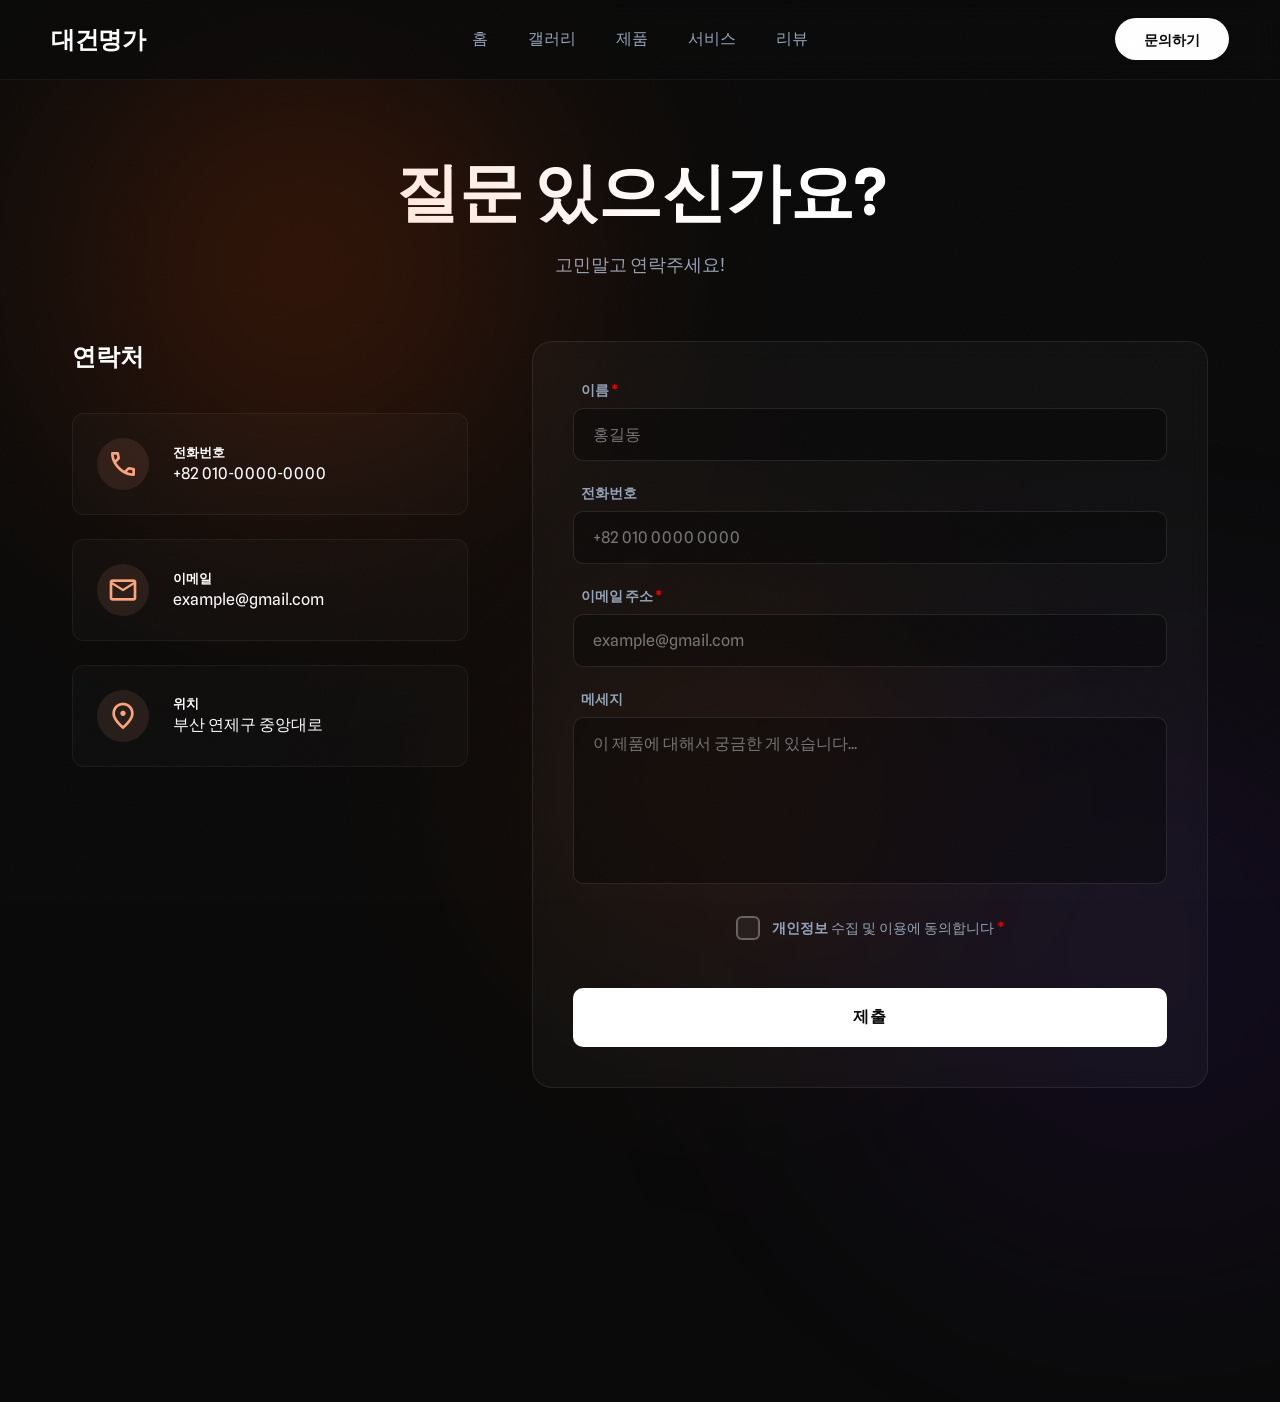
==== commit adfe8df7: "Fix minor bugs and refined few lines" ====
--- a/contact.html
+++ b/contact.html
@@ -5,10 +5,10 @@
     <meta name="viewport" content="width=device-width, initial-scale=1.0">
     <title>대건명가 B2B 문의 페이지</title>
     <link rel="icon" type="image/jpg" href="favicon.jpg">
+    <link href="https://fonts.googleapis.com/css2?family=Spline+Sans:wght@300;400;500;600;700;800&display=swap" rel="stylesheet">
+    <link href="https://fonts.googleapis.com/css2?family=Material+Symbols+Outlined:wght,FILL@100..700,0..1&display=swap" rel="stylesheet">
     <link rel="stylesheet" href="testing.css">
     <link rel="stylesheet" href="contact.css">
-    <link href="https://fonts.googleapis.com/css2?family=Spline+Sans:wght@300;400;500;600;700;800&display=swap" rel="stylesheet">
-    <link href="https://fonts.googleapis.com/css2?family=Material+Symbols+Outlined:wght,FILL@100..700,0..1&display=swap" rel="stylesheet">
     <script src="script.js" defer></script>
     <script src="contact.js" defer></script>
 </head>
@@ -53,7 +53,7 @@
                 <a href="tel:+821000000000" class="info-item interactive">
                     <span class="material-symbols-outlined" style="color: var(--primary);">call</span>
                     <div>
-                        <div style="font-size: 0.8rem; text-transform: uppercase;">전화번호</div>
+                        <div style="font-size: 0.8rem; font-weight: bold; margin-bottom: 2px;">전화번호</div>
                         <div style="color: #fff;">+82 010-0000-0000</div>
                     </div>
                 </a>
@@ -61,7 +61,7 @@
                 <a href="mailto:example@gmail.com" class="info-item interactive">
                     <span class="material-symbols-outlined" style="color: var(--primary);">mail</span>
                     <div>
-                        <div style="font-size: 0.8rem; text-transform: uppercase;">이메일</div>
+                        <div style="font-size: 0.8rem; font-weight: bold; margin-bottom: 2px;">이메일</div>
                         <div style="color: #fff;">example@gmail.com</div>
                     </div>
                 </a>
@@ -69,7 +69,7 @@
                 <a href="https://naver.me/FA2gOd7R" target="_blank" class="info-item interactive">
                     <span class="material-symbols-outlined" style="color: var(--primary);">location_on</span>
                     <div>
-                        <div style="font-size: 0.8rem; text-transform: uppercase;">위치</div>
+                        <div style="font-size: 0.8rem; font-weight: bold; margin-bottom: 2px;">위치</div>
                         <div style="color: #fff;">부산 연제구 중앙대로</div>
                     </div>
                 </a>
--- a/testing.css
+++ b/testing.css
@@ -23,8 +23,13 @@
         background-color: var(--bg-dark);
         color: var(--text-white);
         font-family: var(--font-main);
-        overflow-x: hidden;
-        width: 100%;
+        overflow-x: clip;
+        width: 100%;
+    }
+
+    body, p, h1, h2, h3, h4, h5, h6 {
+        word-break: keep-all; 
+        overflow-wrap: break-word; 
     }
 
     a {
@@ -199,7 +204,7 @@
     .hero-gradient {
         position: absolute;
         inset: 0;
-        background: linear-gradient(to bottom, transparent, transparent, var(--bg-dark));
+        background: linear-gradient(to bottom, rgba(10, 10, 10, 0.4), rgba(10, 10, 10, 0.7), var(--bg-dark));
     }
 
     .hero-content {
@@ -254,7 +259,7 @@
     /* --- 스탯 섹션 --- */
     .stats-banner {
         width: 100%;
-        height: 40vh !important;
+        height: 40vh;
         min-height: 300px;
         position: relative;
         display: flex;
@@ -297,7 +302,6 @@
         letter-spacing: 0.3em;
         color: var(--primary);
         margin-bottom: 0.5rem;
-        text-transform: uppercase;
     }
 
     .proven-title {
@@ -351,7 +355,7 @@
     }
 
     .big-star-icon {
-        font-size: clamp(4rem, 8vw, 6rem) !important;
+        font-size: clamp(4rem, 8vw, 6rem);
         color: #fbbf24;
         font-variation-settings: 'FILL' 1;
         filter: drop-shadow(0 0 20px rgba(251, 191, 36, 0.2));
@@ -374,7 +378,7 @@
         line-height: 0.8;
     }
 
-    .big-number {
+    .stat-big-number {
         font-size: clamp(4rem, 8vw, 6rem);
         font-weight: 800;
         color: white;
@@ -402,7 +406,6 @@
 
     .stat-label {
         font-size: 0.9rem;
-        text-transform: uppercase;
         letter-spacing: 0.2em;
         color: var(--text-muted);
         margin-top: 1.5rem;
@@ -434,7 +437,7 @@
 
     /* --- 갤러리 섹션 --- */
     #gallery {
-        height: 400vh !important;
+        height: 400vh;
         position: relative;
         padding: 0;
         background-color: var(--bg-dark);
@@ -582,6 +585,7 @@
         display: flex;
         flex-direction: column;
         justify-content: center;
+        background-color: #0a0a0a;
         padding: 3rem 0;
         min-height: 100vh;
         box-sizing: border-box;
@@ -722,7 +726,6 @@
         gap: 0.5rem;
         opacity: 0.7;
         letter-spacing: 0.05em;
-        text-transform: uppercase;
         animation: floatStar 3s infinite ease-in-out;
     }
 
@@ -882,147 +885,356 @@
         line-height: 1.6;
     }
 
+    /* 서비스 2 섹션 */
+
+    #horizontal-features {
+        background-color: var(--bg-dark);
+        background-image: radial-gradient(rgba(255, 255, 255, 0.06) 1.5px, transparent 1.5px);
+        background-size: 35px 35px;
+    } 
+
+    section#horizontal-features.horizontal-scroll-section {
+        height: 300vh; 
+        overflow: visible; 
+        padding: 0;
+    }
+
+    .sticky-container {
+        position: sticky;
+        top: 0;
+        height: 100vh;
+        width: 100%;
+        overflow: hidden; 
+    }
+
+    .horizontal-track {
+        display: flex;
+        height: 100%;
+        width: 300vw; 
+        will-change: transform;
+        gap: 5vw;
+    }
+
+    .h-panel {
+        width: 90vw;
+        height: 100vh;
+        margin-left: 5vw;
+        display: flex;
+        align-items: center;
+        justify-content: center;
+        flex-shrink: 0;
+        border-radius: 30px;
+        overflow: hidden;
+    }
+
+    .panel-red { background-color: rgba(255, 0, 0, 0.9); color: #000; }
+    .panel-yellow { background-color: rgba(255, 184, 0, 0.9); color: #000; }
+    .panel-blue { background-color: rgba(30, 144, 255, 0.9); color: #000; }
+
+    .panel-inner {
+        display: flex;
+        align-items: center;
+        justify-content: space-between;
+        max-width: 1400px;
+        width: 100%;
+        padding: 0 clamp(2rem, 5vw, 6rem);
+        gap: 4rem;
+    }
+
+    .text-box {
+        flex: 1;
+        display: flex;
+        flex-direction: column;
+        justify-content: center;
+    }
+
+    .big-number {
+        font-size: clamp(8rem, 15vw, 15rem);
+        font-weight: 900;
+        line-height: 0.8;
+        letter-spacing: -0.05em;
+        margin-bottom: 2rem;
+        color: #000;
+    }
+
+    .panel-title {
+        font-size: clamp(2.5rem, 4vw, 3.5rem);
+        font-weight: 800;
+        margin-bottom: 1.5rem;
+        line-height: 1.3;
+        word-break: keep-all;
+    }
+
+    .panel-desc {
+        font-size: 1.1rem;
+        line-height: 1.6;
+        word-break: keep-all;
+        font-weight: 500;
+        opacity: 0.8;
+    }
+
+    .image-box {
+        flex: 1;
+        display: flex;
+        justify-content: flex-end;
+        align-items: center;
+    }
+
+    .image-box img {
+        width: 100%;
+        max-width: 600px;
+        height: auto;
+        aspect-ratio: 4/5;
+        object-fit: cover;
+        border-radius: 1.5rem;
+        box-shadow: 0 20px 50px rgba(0,0,0,0.2);
+    }
+
+    /* 모바일 반응형 처리 */
+    @media (max-width: 900px) {
+        .panel-inner {
+            flex-direction: column-reverse;
+            text-align: left;
+            gap: 2rem;
+            padding-top: 4rem;
+        }
+        .big-number {
+            font-size: 6rem;
+            margin-bottom: 1rem;
+        }
+        .image-box {
+            justify-content: center;
+        }
+        .image-box img {
+            max-width: 100%;
+            aspect-ratio: 16/9;
+        }
+    }
+
     /* 리뷰 섹션 */
-    
+
     #reviews {
+        position: relative;
         display: flex;
         flex-direction: column;
-        justify-content: center;
-        background: radial-gradient(circle at bottom center, #4a1d6e 0%, var(--bg-dark) 60%); /* Purple glow */
-    }
-
-    .glow-purple {
-        bottom: -50px;
+        align-items: center;
+        justify-content: flex-start;
+        background-color: var(--bg-dark); 
+        padding: 5rem 0;
+        overflow: hidden;
+        min-height: 110vh;
+        height: auto;
+    }
+
+    .review-main-title {
+        font-size: clamp(2rem, 5vw, 3rem);
+        font-weight: 800;
+        text-align: center;
+        margin-bottom: 4rem;
+        line-height: 1.3;
+        color: white;
+    }
+
+    .review-carousel-container {
+        width: 100%;
+        max-width: 1400px;
+        position: relative;
+        display: flex;
+        flex-direction: column;
+        align-items: center;
+    }
+
+    .review-track {
+        display: flex;
+        overflow-x: hidden;
+        scroll-snap-type: x mandatory;
+        padding: 3rem 50vw 3rem 50vw;
+        gap: 4rem;
+        width: 100%;
+        -ms-overflow-style: none;
+        scrollbar-width: none;
+    }
+    .review-track::-webkit-scrollbar { display: none; }
+
+    .review-slide {
+        flex-shrink: 0;
+        width: 600px; 
+        scroll-snap-align: center;
+        display: flex;
+        flex-direction: column;
+        align-items: center;
+        transition: all 0.5s ease;
+        opacity: 0.3;
+        transform: scale(0.8); 
+    }
+
+    .review-slide.active {
+        opacity: 1;
+        transform: scale(1);
+        z-index: 10;
+    }
+
+    .review-bubble {
+        background: transparent; 
+        padding: 3rem;
+        border-radius: 20px;
+        position: relative;
+        text-align: center;
+        transition: all 0.5s ease;
+        color: var(--text-muted); 
+        overflow: visible;
+    }
+
+    .review-slide.active .review-bubble {
+        background: #1e90ff; 
+        color: white;
+        box-shadow: 0 20px 50px rgba(30, 144, 255, 0.3);
+    }
+
+    .bubble-tail {
+        position: absolute;
+        bottom: -14px; 
         left: 50%;
         transform: translateX(-50%);
-        background: rgba(160, 60, 255, 0.15);
-        width: 60vw;
-        height: 60vh;
-        border-radius: 50%;
-        filter: blur(100px);
-        pointer-events: none;
-    }
-
-    #reviews .section-header {
-        margin-top: 1.5em;
-        margin-bottom: 0;
-    }
-
-    .reviews-wrapper {
-        width: 100%;
-        overflow-x: auto;
-        padding: 2rem clamp(2rem, 5vw, 6rem);
-        position: relative;
-        z-index: 10;
-        scroll-behavior: smooth;
-    }
-
-    .reviews-grid {
+        width: 0;
+        height: 0;
+        border-left: 15px solid transparent;
+        border-right: 15px solid transparent;
+        border-top: 15px solid #1e90ff;
+        opacity: 0;
+        transition: opacity 0.3s;
+        z-index: 1;
+    }
+
+    .review-slide.active .bubble-tail {
+        opacity: 1;
+    }
+
+    .quote-icon {
+        font-size: 3rem;
+        opacity: 0.3;
+        margin-bottom: 1rem;
+        display: block;
+    }
+
+    .review-text {
+        font-size: 1.3rem;
+        font-weight: 600;
+        line-height: 1.6;
+        margin-bottom: 1.5rem;
+        word-break: keep-all;
+    }
+
+    .review-stars {
+        color: #ffd700;
+        letter-spacing: 5px;
+        font-size: 1.2rem;
+    }
+
+    .review-profile {
+        margin-top: 2rem;
         display: flex;
         flex-direction: column;
-        gap: 1.5rem;
-        width: max-content; 
-        padding-right: 4rem; 
-    }
-    
-    .reviews-wrapper::-webkit-scrollbar {
-        height: 30px; 
-    }
-
-    .reviews-wrapper::-webkit-scrollbar-track {
-        background: rgba(255, 255, 255, 0.05);
-        border: 1px solid rgba(255, 255, 255, 0.08);
-        border-radius: 4px;
-        margin: 0 clamp(2rem, 5vw, 6rem); 
-    }
-
-    .reviews-wrapper::-webkit-scrollbar-thumb {
-        background-color: rgba(255, 255, 255, 0.03); 
-        border-radius: 4px;
-        transition: background-color 0.3s;
-    }
-
-    .reviews-wrapper::-webkit-scrollbar-thumb:hover {
-        background-color: rgba(255, 255, 255, 0.07); 
-    }
-
-    .review-row {
-        display: flex;
-        gap: 1.5rem;
-    }
-
-    .review-card {
-        width: 350px;
-        background: rgba(255, 255, 255, 0.03); 
-        backdrop-filter: blur(12px);           
-        -webkit-backdrop-filter: blur(12px);    
-        border: 1px solid rgba(255, 255, 255, 0.08);
-        border-radius: 16px;
-        padding: 2rem;
-        display: flex;
-        flex-direction: column;
-        justify-content: space-between;
-        transition: transform 0.3s ease, border-color 0.3s ease, background-color 0.3s;
-    }
-
-    .review-card:hover {
-        transform: translateY(-5px);
-        background: rgba(255, 255, 255, 0.07);
-        border-color: rgba(255, 255, 255, 0.2);
-    }
-
-    .stars {
-        color: #fff;
-        font-size: 1.2rem;
-        margin-bottom: 1rem;
-        letter-spacing: 2px;
-    }
-
-    .review-text {
-        font-size: 0.95rem;
-        line-height: 1.6;
-        color: #e2e8f0;
-        margin-bottom: 2rem;
-        font-weight: 300;
-    }
-
-    .reviewer-info {
-        display: flex;
         align-items: center;
         gap: 1rem;
-    }
-
-    .reviewer-info img {
-        width: 40px;
-        height: 40px;
+        opacity: 0.3; 
+        transition: opacity 0.5s;
+    }
+
+    .review-slide.active .review-profile {
+        opacity: 1;
+    }
+
+    .review-profile img {
+        width: 60px;
+        height: 60px;
         border-radius: 50%;
         object-fit: cover;
-        border: 2px solid rgba(255,255,255,0.1);
-    }
-
-    .reviewer-info h5 {
+        background: #f0f0f0;
+    }
+
+    .profile-info {
+        text-align: center;
+    }
+
+    .profile-info h5 {
+        font-size: 1.1rem;
+        font-weight: 700;
+        color: white;
+        margin-bottom: 0.3rem;
+    }
+
+    .profile-info span {
         font-size: 0.9rem;
-        font-weight: 600;
-        color: #fff;
-        margin-bottom: 2px;
-    }
-
-    .reviewer-info span {
-        font-size: 0.75rem;
         color: var(--text-muted);
-        text-transform: uppercase;
-        letter-spacing: 0.05em;
+    }
+
+    .review-nav-btn {
+        position: absolute;
+        top: 50%;
+        transform: translateY(-50%);
+        background: rgba(255, 255, 255, 0.05);
+        border: 1px solid rgba(255, 255, 255, 0.1);
+        color: white;
+        width: 50px;
+        height: 50px;
+        border-radius: 50%;
+        display: flex;
+        align-items: center;
+        justify-content: center;
+        z-index: 20;
+        transition: all 0.3s ease;
+    }
+
+    .review-nav-btn:hover {
+        background: #1e90ff;
+        border-color: rgba(30, 144, 255, 0.8);
+        transform: translateY(-50%) scale(1.1);
+    }
+
+    .review-nav-btn.prev-btn { left: 10%; } 
+    .review-nav-btn.next-btn { right: 10%; }
+
+    .indicator {
+        padding: 10px 0; 
+        background-clip: content-box; 
+    }
+
+    .review-indicators {
+        display: flex;
+        gap: 10px;
+        margin-top: 2rem;
+    }
+
+    .indicator {
+        width: 40px;
+        height: 4px;
+        background: rgba(255,255,255,0.2);
+        border-radius: 4px;
+        transition: all 0.3s;
+    }
+
+    .indicator.active {
+        background: #1e90ff;
+        width: 60px;
     }
 
     @media (max-width: 768px) {
-        .review-card {
-            width: 280px;
-            padding: 1.5rem;
-        }
-        
-        .review-row {
-            margin-left: 0 !important; 
-        }
+        .review-track {
+            padding: 3rem 2rem; 
+            gap: 1rem;
+            overflow-x: auto;
+        }
+        .review-slide {
+            width: 85vw; 
+        }
+        .review-bubble {
+            padding: 2rem;
+        }
+        .review-text {
+            font-size: 1.1rem;
+        }
+        .review-nav-btn { display: none; } 
     }
     
     /* --- 문의하기 섹션 --- */
@@ -1132,13 +1344,13 @@
         top: 50%;
         transform: translateY(-50%);
         font-size: 6rem;
-        color: rgba(255, 255, 255, 0.2);
+        color: rgba(255, 255, 255, 0.5);
         transition: all 0.4s ease;
         pointer-events: none;
     }
 
-    .arrow-left { left: -80px; animation: nudgeRight 1.5s infinite alternate; }
-    .arrow-right { right: -80px; animation: nudgeLeft 1.5s infinite alternate; }
+    .arrow-left { left: -110px; animation: nudgeRight 1.5s infinite alternate; }
+    .arrow-right { right: -110px; animation: nudgeLeft 1.5s infinite alternate; }
 
     .button-wrapper:hover .modern-arrow {
         color: var(--primary);
--- a/contact.css
+++ b/contact.css
@@ -33,7 +33,6 @@
     animation-delay: 0s;
 }
 
-/* Orb 2: Deep Purple/Blue for contrast */
 .orb-2 {
     width: 70vw;
     height: 70vw;
@@ -43,7 +42,6 @@
     animation-delay: -5s;
 }
 
-/* Orb 3: Secondary Highlight */
 .orb-3 {
     width: 50vw;
     height: 50vw;
@@ -90,6 +88,7 @@
     display: flex;
     flex-direction: column;
     gap: 1.5rem;
+    z-index: 3;
 }
 
 .contact-info h3 {
@@ -193,9 +192,15 @@
 }
 
 .modern-checkbox {
-    display: none; 
-}
-
+    position: absolute;
+    opacity: 0;
+    width: 1px;
+    height: 1px;
+    margin: -1px;
+    overflow: hidden;
+    clip: rect(0, 0, 0, 0);
+    pointer-events: none;
+}
 .checkbox-label {
     display: flex;
     align-items: center;
@@ -216,7 +221,7 @@
 }
 
 .check-icon {
-    font-size: 18px !important; 
+    font-size: 18px; 
     font-weight: 800; 
     color: var(--bg-dark);
     transform: scale(0) rotate(-45deg); 
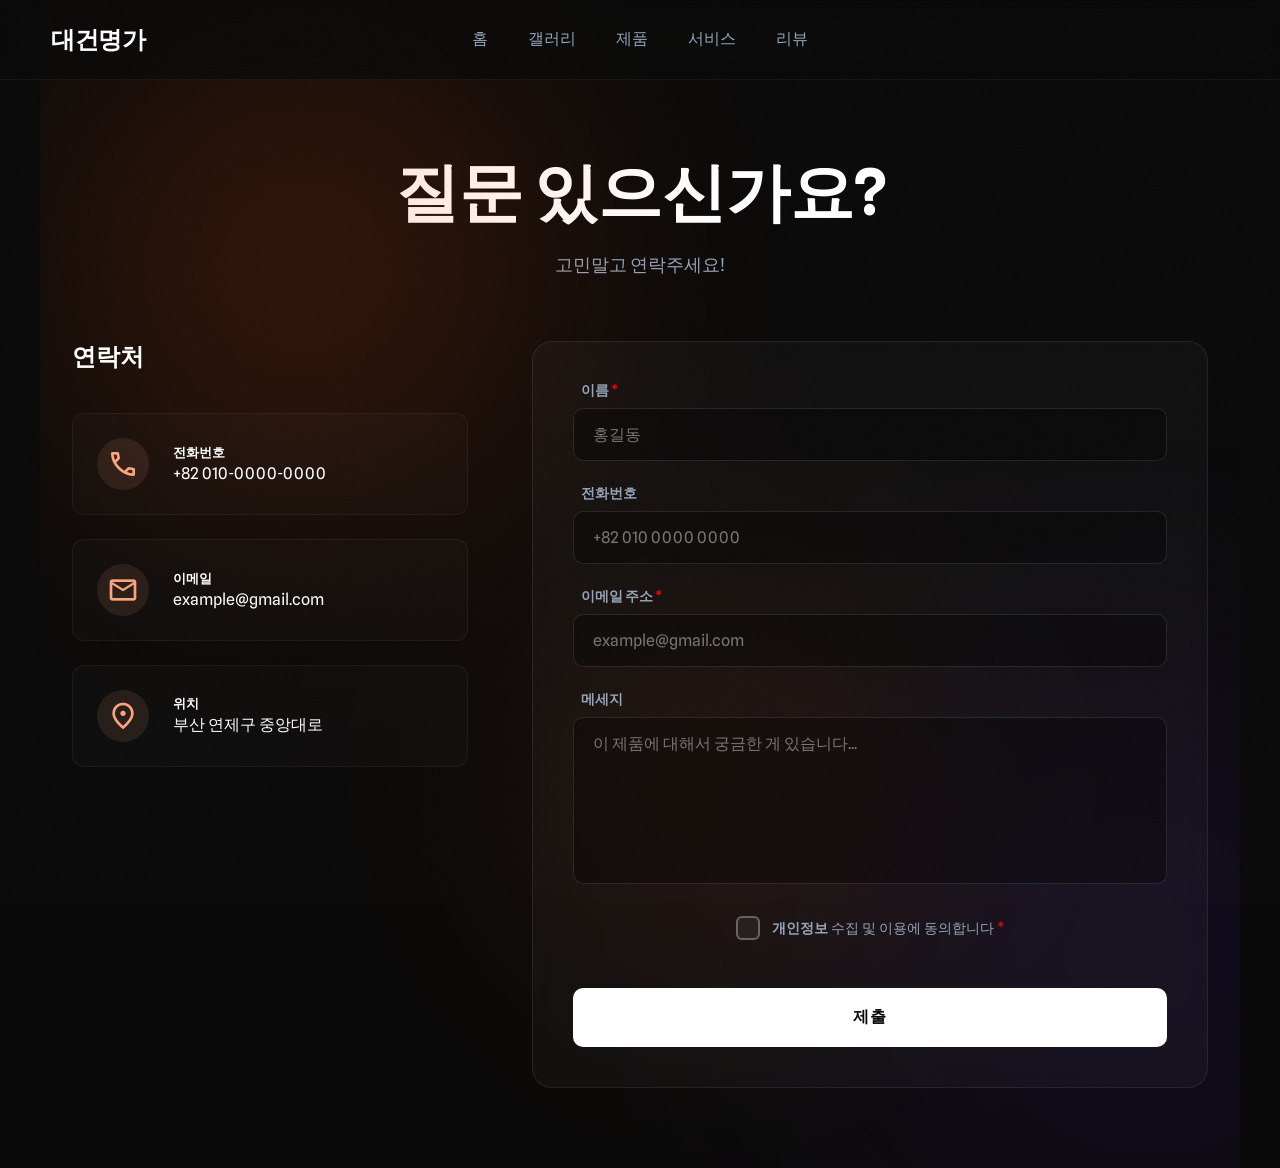
==== commit e6ab53ba: "Mobile implementation" ====
--- a/contact.html
+++ b/contact.html
@@ -28,10 +28,6 @@
             <a href="index.html#services" class="nav-link">서비스</a>
             <a href="index.html#reviews" class="nav-link">리뷰</a>
         </nav>
-
-        <div class="nav-actions">
-            <a href="#contact" class="get-started-btn interactive">문의하기</a>
-        </div>
     </header>
 
     <div class="page-container">
--- a/testing.css
+++ b/testing.css
@@ -1,1426 +1,1430 @@
-    :root {
-        --primary: #fca47c;
-        --bg-dark: #0a0a0a;
-        --surface-dark: #121212;
-        --text-white: #ffffff;
-        --text-muted: #94a3b8;
-        --font-main: 'Spline Sans', sans-serif;
-        --easing: cubic-bezier(0.25, 1, 0.5, 1);
-    }
-
-    * {
-        box-sizing: border-box;
-        margin: 0;
-        padding: 0;
-        cursor: none; /* 커서 숨김 */
-    }
-
-    html {
-        scroll-behavior: smooth;
-    }
-
-    body {
-        background-color: var(--bg-dark);
-        color: var(--text-white);
-        font-family: var(--font-main);
-        overflow-x: clip;
-        width: 100%;
-    }
-
-    body, p, h1, h2, h3, h4, h5, h6 {
-        word-break: keep-all; 
-        overflow-wrap: break-word; 
-    }
-
-    a {
-        text-decoration: none;
-        color: inherit;
-    }
-
-    /* --- 유틸리티 & 효과 --- */
+:root {
+    --primary: #fca47c;
+    --bg-dark: #0a0a0a;
+    --surface-dark: #121212;
+    --text-white: #ffffff;
+    --text-muted: #94a3b8;
+    --font-main: 'Spline Sans', sans-serif;
+    --easing: cubic-bezier(0.25, 1, 0.5, 1);
+}
+
+* {
+    box-sizing: border-box;
+    margin: 0;
+    padding: 0;
+    cursor: none; /* 커서 숨김 */
+}
+
+html {
+    scroll-behavior: smooth;
+}
+
+body {
+    background-color: var(--bg-dark);
+    color: var(--text-white);
+    font-family: var(--font-main);
+    overflow-x: clip;
+    width: 100%;
+}
+
+body, p, h1, h2, h3, h4, h5, h6 {
+    word-break: keep-all; 
+    overflow-wrap: break-word; 
+}
+
+a {
+    text-decoration: none;
+    color: inherit;
+}
+
+/* --- 유틸리티 & 효과 --- */
+
+.grain-overlay {
+    position: fixed;
+    top: 0;
+    left: 0;
+    width: 100%;
+    height: 100%;
+    pointer-events: none;
+    z-index: 9000;
+    opacity: 0.02;
+    background-image: url("data:image/svg+xml,%3Csvg viewBox='0 0 400 400' xmlns='http://www.w3.org/2000/svg'%3E%3Cfilter id='noiseFilter'%3E%3CfeTurbulence type='fractalNoise' baseFrequency='0.9' numOctaves='3' stitchTiles='stitch'/%3E%3C/filter%3E%3Crect width='100%25' height='100%25' filter='url(%23noiseFilter)'/%3E%3C/svg%3E");
+}
+
+.custom-cursor {
+    width: 40px;
+    height: 40px;
+    border: 2px solid var(--primary);
+    border-radius: 50%;
+    position: fixed;
+    pointer-events: none;
+    z-index: 9999;
+    transform: translate(-50%, -50%);
+    transition: width 0.3s var(--easing), height 0.3s var(--easing), background-color 0.3s, border-color 0.3s;
+    opacity: 0;
+}
+
+.material-symbols-outlined {
+    font-variation-settings: 'FILL' 0, 'wght' 400, 'GRAD' 0, 'opsz' 24;
+}
+
+.no-scrollbar::-webkit-scrollbar { display: none; }
+.no-scrollbar { -ms-overflow-style: none; scrollbar-width: none; }
+
+@keyframes fadeInUp {
+    from { opacity: 0; transform: translateY(20px); }
+    to { opacity: 1; transform: translateY(0); }
+}
+
+@keyframes bounce {
+    0%, 100% { transform: translateY(0); }
+    50% { transform: translateY(10px); }
+}
+
+/* --- Navbar --- */
+
+.navbar {
+    position: fixed;
+    top: 0;
+    left: 0;
+    width: 100%;
+    height: 80px;
+    display: flex;
+    align-items: center;
+    justify-content: space-between;
+    padding: 0 4%;
+    z-index: 1000;
+    background: rgba(10, 10, 10, 0.8); 
+    backdrop-filter: blur(12px); 
+    border-bottom: 1px solid rgba(255, 255, 255, 0.05);
+    transition: transform 0.3s ease;
+}
+
+.nav-brand {
+    display: flex;
+    align-items: center;
+    justify-content: center;
+    font-size: 1.5rem;
+    font-weight: 800;
+    letter-spacing: -0.02em;
+    color: var(--text-white);
+    flex-shrink: 0;
+}
+
+.nav-menu {
+    display: flex;
+    gap: 2.5rem;
+    position: absolute;
+    left: 50%;
+    transform: translateX(-50%);
+}
+
+.nav-link {
+    font-size: 1rem;
+    font-weight: 500;
+    color: var(--text-muted);
+    position: relative;
+    transition: color 0.3s ease;
+}
+
+.nav-link:hover,
+.nav-link.active {
+    color: var(--text-white);
+}
+
+.nav-link::after {
+    content: '';
+    position: absolute;
+    bottom: -4px;
+    left: 0;
+    width: 0;
+    height: 2px;
+    background-color: var(--primary);
+    transition: width 0.3s var(--easing);
+}
+
+.nav-link:hover::after,
+.nav-link.active::after {
+    width: 100%;
+}
+
+.get-started-btn {
+    background-color: var(--text-white);
+    color: var(--bg-dark);
+    padding: 0.8rem 1.8rem;
+    border-radius: 9999px; 
+    font-weight: 700;
+    font-size: 0.9rem;
+    transition: transform 0.2s, background-color 0.2s, opacity 0.3s ease;
+    white-space: nowrap;
+}
+
+.get-started-btn:hover {
+    transform: scale(1.5);
+    background-color: var(--primary);
+    color: white;
+}
+
+@media (max-width: 900px) {
+    .nav-menu {
+        display: none; 
+    }
+}
+
+/* --- 섹션 --- */
+
+section {
+    width: 100%;
+    height: 100vh;
+    position: relative;
+    overflow: hidden;
+}
+
+/* HOME SECTION */
+#home {
+    display: flex;
+    align-items: center;
+    justify-content: center;
+    position: relative;
+}
+
+.hero-bg {
+    position: absolute;
+    inset: 0;
+    z-index: 0;
+}
+
+.hero-bg img {
+    width: 100%;
+    height: 100%;
+    object-fit: cover;
+    opacity: 0.6;
+}
+
+.hero-gradient {
+    position: absolute;
+    inset: 0;
+    background: linear-gradient(to bottom, rgba(10, 10, 10, 0.4), rgba(10, 10, 10, 0.7), var(--bg-dark));
+}
+
+.hero-content {
+    position: relative;
+    z-index: 10;
+    text-align: center;
+    padding: 0 1rem;
+}
+
+.hero-title {
+    font-size: clamp(4rem, 15vw, 9rem);
+    font-weight: 900;
+    letter-spacing: -0.05em;
+    color: rgba(255,255,255,0.9);
+    mix-blend-mode: overlay;
+    line-height: 1;
+}
+
+.hero-subtitle {
+    margin-top: 1.5rem;
+    font-size: 1.25rem;
+    color: var(--text-white);
+    font-weight: 300;
+    max-width: 600px;
+    margin-left: auto;
+    margin-right: auto;
+    text-shadow: 0 2px 10px rgba(0,0,0,0.5);
+}
+
+.scroll-indicator {
+    position: absolute;
+    width: max-content;
+    bottom: 2.5rem;
+    left: 50%;
+    transform: translateX(-50%);
+    z-index: 10;
+    color: var(--text-muted);
+    animation: bounce 2s infinite;
+}
+
+/* --- 스탯 섹션 --- */
+.stats-banner {
+    width: 100%;
+    height: 40vh;
+    min-height: 300px;
+    position: relative;
+    display: flex;
+    align-items: center;
+    justify-content: center;
+    background-color: rgb(10, 10, 10);
+    overflow: hidden;
+    border-top: 1px solid rgba(255,255,255,0.05);
+    border-bottom: 1px solid rgba(255,255,255,0.05);
+}
+
+.stats-banner .glow-blob {
+    z-index: 0; 
+}
+
+.stats-content-col {
+    display: flex;
+    flex-direction: column;
+    align-items: center;
+    justify-content: center;
+    gap: 3rem; 
+    position: relative;
+    z-index: 10;
+    width: 100%;
+}
+
+.stats-header {
+    text-align: center;
+    width: 100%;
+    opacity: 0;
+    transform: translateY(20px);
+    animation: fadeInUp 0.8s ease forwards 0.2s; 
+}
+
+.proven-badge {
+    display: block;
+    font-size: 0.75rem;
+    font-weight: 700;
+    letter-spacing: 0.3em;
+    color: var(--primary);
+    margin-bottom: 0.5rem;
+}
+
+.proven-title {
+    font-size: clamp(1.5rem, 4vw, 2.5rem); 
+    font-weight: 700;
+    color: white;
+    margin: 0;
+    letter-spacing: -0.02em;
+    line-height: 1.2;
+}
+
+.stats-container {
+    display: flex;
+    align-items: center;
+    justify-content: center;
+    gap: 5rem;
+    width: 100%;
+}
+
+.stats-container {
+    display: flex;
+    align-items: center;
+    justify-content: center;
+    gap: 5rem;
+    z-index: 10; 
+    position: relative;
+    width: 100%;
+}
+
+/* 좌측 별점 */
+.star-rating-lockup {
+    display: flex;
+    align-items: center;
+    gap: 1.5rem; 
+}
+
+.big-star-icon {
+    font-size: clamp(4rem, 8vw, 6rem);
+    color: #fbbf24;
+    font-variation-settings: 'FILL' 1;
+    filter: drop-shadow(0 0 20px rgba(251, 191, 36, 0.2));
+    animation: floatStar 3s ease-in-out infinite;
+}
+
+@keyframes floatStar {
+    0%, 100% { transform: translateY(0); }
+    50% { transform: translateY(-10px); }
+}
+
+.rating-text-stack {
+    display: flex;
+    flex-direction: column;
+}
+
+.number-row {
+    display: flex;
+    align-items: baseline;
+    line-height: 0.8;
+}
+
+.stat-big-number {
+    font-size: clamp(4rem, 8vw, 6rem);
+    font-weight: 800;
+    color: white;
+    letter-spacing: -0.03em;
+}
+
+.max-score {
+    font-size: 1.25rem;
+    color: var(--text-muted);
+    font-weight: 500;
+    margin-left: 10px;
+}
+
+/* --- 우측 리뷰 --- */
+.review-lockup {
+    text-align: center;
+}
+
+.accent-k {
+    font-size: clamp(4rem, 8vw, 6rem);
+    font-weight: 800;
+    color: var(--primary);
+    line-height: 0.8;
+}
+
+.stat-label {
+    font-size: 0.9rem;
+    letter-spacing: 0.2em;
+    color: var(--text-muted);
+    margin-top: 1.5rem;
+}
+
+/* --- 칸막이 --- */
+.stat-divider {
+    width: 1px;
+    height: 100px;
+    background: rgba(255,255,255,0.1);
+}
+
+/* 모바일 설정 */
+@media (max-width: 768px) {
+    .stats-content-col {
+        gap: 2rem;
+        padding: 4rem 1.5rem; 
+    }
     
-    .grain-overlay {
-        position: fixed;
-        top: 0;
-        left: 0;
-        width: 100%;
-        height: 100%;
-        pointer-events: none;
-        z-index: 9000;
-        opacity: 0.02;
-        background-image: url("data:image/svg+xml,%3Csvg viewBox='0 0 400 400' xmlns='http://www.w3.org/2000/svg'%3E%3Cfilter id='noiseFilter'%3E%3CfeTurbulence type='fractalNoise' baseFrequency='0.9' numOctaves='3' stitchTiles='stitch'/%3E%3C/filter%3E%3Crect width='100%25' height='100%25' filter='url(%23noiseFilter)'/%3E%3C/svg%3E");
-    }
-
-    .custom-cursor {
-        width: 40px;
-        height: 40px;
-        border: 2px solid var(--primary);
-        border-radius: 50%;
-        position: fixed;
-        pointer-events: none;
-        z-index: 9999;
-        transform: translate(-50%, -50%);
-        transition: width 0.3s var(--easing), height 0.3s var(--easing), background-color 0.3s, border-color 0.3s;
-        opacity: 0;
-    }
-
-    .material-symbols-outlined {
-        font-variation-settings: 'FILL' 0, 'wght' 400, 'GRAD' 0, 'opsz' 24;
-    }
-
-    .no-scrollbar::-webkit-scrollbar { display: none; }
-    .no-scrollbar { -ms-overflow-style: none; scrollbar-width: none; }
-
-    @keyframes fadeInUp {
-        from { opacity: 0; transform: translateY(20px); }
-        to { opacity: 1; transform: translateY(0); }
+    .stats-container {
+        flex-direction: column; 
+        gap: 2rem; 
     }
     
-    @keyframes bounce {
-        0%, 100% { transform: translateY(0); }
-        50% { transform: translateY(10px); }
-    }
-    
-    /* --- Navbar --- */
-
-    .navbar {
-        position: fixed;
-        top: 0;
-        left: 0;
-        width: 100%;
-        height: 80px;
-        display: flex;
-        align-items: center;
-        justify-content: space-between;
-        padding: 0 4%;
-        z-index: 1000;
-        background: rgba(10, 10, 10, 0.8); 
-        backdrop-filter: blur(12px); 
-        border-bottom: 1px solid rgba(255, 255, 255, 0.05);
-        transition: transform 0.3s ease;
-    }
-
-    .nav-brand {
-        display: flex;
-        align-items: center;
+    .stat-divider {
+        width: 80px;
+        height: 1px;
+    }
+
+    .star-rating-lockup {
+        gap: 1rem;
+    }
+}
+
+/* --- 갤러리 섹션 --- */
+#gallery {
+    height: 400vh;
+    position: relative;
+    padding: 0;
+    background-color: var(--bg-dark);
+    overflow: visible;
+}
+
+.gallery-sticky-wrapper {
+    position: sticky;
+    top: 0;
+    width: 100%;
+    height: 100vh;
+    overflow: hidden;
+    perspective: 1000px;
+}
+
+#gallery .section-header {
+    position: absolute;
+    top: 110px;           
+    left: 1%;             
+    right: auto;          
+    margin: 0;
+    z-index: 100;
+    flex-direction: row;
+    justify-content: flex-start;
+    gap: 1rem;
+}
+
+.gallery-track {
+    width: 100%;
+    height: 100%;
+    position: relative;
+    display: flex;
+    justify-content: center;
+    align-items: center;
+    padding-top: 100px; 
+    box-sizing: border-box;
+}
+
+.gallery-track .item {
+    position: absolute;
+    bottom: 15px;
+    width: 95%;
+    max-width: 1200px;
+    height: 75%;     
+    border-radius: 24px;
+    background-size: cover;
+    background-position: center;
+    transition: all 0.8s cubic-bezier(0.2, 0.8, 0.2, 1);
+    box-shadow: 0 20px 60px rgba(0, 0, 0, 0.6);
+    opacity: 0;
+    transform: translate3d(0, 100px, -100px);
+    transform-style: preserve-3d;
+    z-index: 0;
+}
+
+.gallery-track .item.active {
+    opacity: 1;
+    z-index: 10;
+    transform: translate3d(0, 0, 0) scale(1) rotate(0deg);
+    filter: brightness(1);
+}
+
+.gallery-track .item.prev {
+    opacity: 0;
+    z-index: 5;
+    transform: translate3d(0, -120%, 0) rotate(-5deg) scale(0.9);
+    filter: blur(5px);
+}
+
+.gallery-track .item.next {
+    opacity: 1; 
+    z-index: 1;
+    transform: translate3d(0, 40px, -100px) scale(0.9); 
+    filter: brightness(0.4); 
+}
+
+.gallery-track .item.waiting {
+    opacity: 0;
+    transform: translate3d(0, 200px, -200px) scale(0.8);
+    z-index: 0;
+}
+
+.gallery-track .item .content {
+    position: absolute;
+    bottom: 3rem;
+    left: 3rem;
+    color: white;
+    z-index: 20;
+    width: 80%;
+    opacity: 0;
+    transform: translateY(30px);
+    transition: all 0.5s ease 0.1s; 
+}
+
+.gallery-track .item.active .content {
+    opacity: 1;
+    transform: translateY(0);
+    transition-delay: 0.4s;
+}
+
+.content .name { 
+    font-size: 3rem; 
+    font-weight: 800; 
+    line-height: 1;
+    margin-bottom: 0.5rem;
+    text-shadow: 0 4px 20px rgba(0,0,0,0.5);
+}
+
+.content .des { 
+    font-size: 1.1rem; 
+    margin-bottom: 2rem; 
+    color: rgba(255, 255, 255, 0.9); 
+}
+
+.content button {
+    padding: 14px 32px;
+    background: white;
+    color: black;
+    border: none;
+    border-radius: 100px;
+    font-weight: 700;
+    font-size: 0.95rem;
+    transition: transform 0.2s, background-color 0.2s;
+    pointer-events: auto;
+}
+
+.content button:hover {
+    background: var(--primary);
+    color: white;
+    transform: scale(1.05);
+}
+
+@media (max-width: 768px) {
+    .gallery-track .item {
+        width: 95%;
+        height: 70%;
+    }
+    #gallery .section-header {
+        top: 90px; 
+    }
+}
+
+/* 제품 섹션 */
+#work {
+    display: flex;
+    flex-direction: column;
+    justify-content: center;
+    background-color: #0a0a0a;
+    padding: 3rem 0;
+    min-height: 100vh;
+    box-sizing: border-box;
+}
+
+.section-header {
+    padding: 0 clamp(2rem, 5vw, 6rem);
+    margin-bottom: 2rem;
+    display: flex;
+    align-items: center;
+    gap: 1rem;
+}
+
+.line-accent {
+    width: 3rem;
+    height: 1px;
+    background-color: var(--primary);
+}
+
+.section-title-small {
+    font-size: 0.85rem;
+    font-weight: 700;
+    letter-spacing: 0.2em;
+    color: var(--primary);
+    text-transform: uppercase;
+}
+
+.work-carousel {
+    width: 100%;
+    height: 60vh;
+    display: flex;
+    gap: 3rem;
+    padding: 0 clamp(2rem, 5vw, 6rem);
+    overflow-x: auto;
+    align-items: center;
+    padding-bottom: 3rem;
+}
+
+.project-card {
+    flex-shrink: 0;
+    width: 80vw;
+    height: 100%;
+    position: relative;
+    border-radius: 1rem;
+    overflow: hidden;
+    transition: transform 0.3s;
+}
+
+.project-card img {
+    width: 100%;
+    height: 100%;
+    object-fit: cover;
+    transition: transform 0.7s var(--easing);
+}
+
+.project-card:hover img {
+    transform: scale(1.1);
+}
+
+.card-overlay {
+    position: absolute;
+    inset: 0;
+    background: rgba(0,0,0,0.2);
+    transition: background 0.5s;
+}
+
+.project-card:hover .card-overlay {
+    background: rgba(0,0,0,0.05);
+}
+
+.card-info {
+    position: absolute;
+    bottom: 0;
+    left: 0;
+    width: 100%;
+    padding: 2rem;
+    background: linear-gradient(to top, rgba(0,0,0,0.6) 10%, rgba(0,0,0,0.5) 50%, transparent 100%);
+    display: flex;
+    flex-direction: column;
+    justify-content: flex-end;
+    gap: 0.5rem;
+}
+
+.product-name {
+    font-size: 1.75rem;
+    font-weight: 700;
+    color: white;
+    margin: 0;
+    line-height: 1.2;
+    text-shadow: 0 2px 4px rgba(0,0,0,0.5);
+}
+
+.price-wrapper {
+    display: flex;
+    align-items: center;
+    gap: 0.8rem;
+    margin-top: 0.25rem;
+}
+
+.original-price {
+    font-size: 1rem;
+    color: var(--text-muted); 
+    text-decoration: line-through;
+    font-weight: 400;
+}
+
+.discount-price {
+    font-size: 1.5rem;
+    font-weight: 800;
+    color: var(--primary); 
+    letter-spacing: -0.02em;
+}
+
+.discount-badge {
+    background: rgba(255, 77, 0, 0.2);
+    color: var(--primary);
+    font-size: 0.75rem;
+    font-weight: 700;
+    padding: 0.2rem 0.6rem;
+    border-radius: 4px;
+    border: 1px solid rgba(255, 77, 0, 0.3);
+}
+
+.project-card:hover .card-info img{
+    transform: translateY(-5px);
+    transition: transform 0.3s ease;
+}
+
+.click-disclaimer {
+    text-align: center;
+    font-size: 0.85rem;
+    color: var(--text-muted); 
+    margin-top: 1.5rem;       
+    margin-bottom: 0.5rem;    
+    display: flex;
+    align-items: center;
+    justify-content: center;
+    gap: 0.5rem;
+    opacity: 0.7;
+    letter-spacing: 0.05em;
+    animation: floatStar 3s infinite ease-in-out;
+}
+
+.click-disclaimer .icon-small {
+    font-size: 1.1rem;
+    color: var(--primary); 
+}
+
+@media (max-width: 768px) {
+    .click-disclaimer {
+        font-size: 0.75rem;
+        margin-top: 1rem;
+    }
+}
+
+/* ---  제품 캐러센 스크롤 버튼 --- */
+.carousel-nav {
+    display: flex;
+    justify-content: center;
+    gap: 2rem;
+    margin-top: 2rem;
+    padding-bottom: 2rem;
+}
+
+.nav-btn {
+    background: transparent;
+    border: 2px solid var(--primary); 
+    color: var(--primary);
+    width: 50px;
+    height: 50px;
+    border-radius: 50%;
+    font-size: 1.5rem;
+    display: flex;
+    align-items: center;
+    justify-content: center;
+    transition: all 0.3s ease;
+    z-index: 20;
+}
+
+.nav-btn:hover {
+    background: var(--primary);
+    color: var(--bg-dark); 
+    transform: scale(1.1);
+}
+
+.nav-btn:disabled {
+    opacity: 0.3;
+    cursor: not-allowed;
+    border-color: #555;
+    color: #555;
+}
+
+/* 서비스 섹션 */
+#services {
+    background-color: var(--surface-dark);
+    display: flex;
+    flex-direction: column;
+    align-items: center;
+    justify-content: center;
+}
+
+.glow-blob {
+    position: absolute;
+    width: 400px;
+    height: 400px;
+    border-radius: 50%;
+    filter: blur(120px);
+    z-index: 0;
+}
+.glow-top { top: -100px; left: -100px; background: rgba(255, 77, 0, 0.05); }
+.glow-bottom { bottom: -100px; right: -100px; background: rgba(255, 77, 0, 0.1); }
+
+.services-container {
+    max-width: 1200px;
+    width: 100%;
+    padding: 0 2rem;
+    position: relative;
+    z-index: 10;
+}
+
+.big-heading {
+    font-size: clamp(2rem, 4vw, 3.5rem);
+    font-weight: 700;
+    line-height: 1.1;
+    margin-top: 1.5rem;
+    margin-bottom: 3rem;
+}
+
+.gradient-text {
+    background: linear-gradient(to right, var(--primary), #fdba74);
+    background-clip: text;              
+    -webkit-background-clip: text;      
+    text-fill-color: transparent;       
+    -webkit-text-fill-color: transparent; 
+}
+
+
+.services-grid {
+    display: grid;
+    grid-template-columns: repeat(1, 1fr);
+    gap: 2rem;
+}
+
+.service-card {
+    background: rgba(255,255,255,0.03);
+    border: 1px solid rgba(255,255,255,0.1);
+    backdrop-filter: blur(10px);
+    padding: 2rem;
+    border-radius: 1rem;
+    transition: transform 0.3s, border-color 0.3s;
+    display: flex;
+    flex-direction: column;
+    gap: 1.5rem;
+}
+
+.service-card:hover {
+    transform: translateY(-5px);
+    border-color: rgba(255, 77, 0, 0.5);
+}
+
+.service-header {
+    display: flex;
+    justify-content: space-between;
+    align-items: flex-start;
+}
+
+.icon-box {
+    padding: 0.5rem;
+    background: rgba(255, 77, 0, 0.1);
+    border-radius: 0.5rem;
+    color: var(--primary);
+    display: flex;
+    align-items: center;
+    justify-content: center;
+}
+
+.service-num {
+    font-size: 2rem;
+    font-weight: 900;
+    color: rgba(255,255,255,0.05);
+    transition: color 0.3s;
+}
+
+.service-card:hover .service-num {
+    color: rgba(255, 77, 0, 0.2);
+}
+
+.service-title {
+    font-size: 1.25rem;
+    font-weight: 700;
+    margin-bottom: 0.5rem;
+}
+
+.service-desc {
+    font-size: 0.9rem;
+    color: var(--text-muted);
+    line-height: 1.6;
+}
+
+/* 서비스 2 섹션 */
+
+#horizontal-features {
+    background-color: var(--bg-dark);
+    background-image: radial-gradient(rgba(255, 255, 255, 0.06) 1.5px, transparent 1.5px);
+    background-size: 35px 35px;
+} 
+
+section#horizontal-features.horizontal-scroll-section {
+    height: 300vh; 
+    overflow: visible; 
+    padding: 0;
+}
+
+.sticky-container {
+    position: sticky;
+    top: 0;
+    height: 100vh;
+    width: 100%;
+    overflow: hidden; 
+}
+
+.horizontal-track {
+    display: flex;
+    height: 100%;
+    width: 300vw; 
+    will-change: transform;
+    gap: 5vw;
+}
+
+.h-panel {
+    width: 90vw;
+    height: 100vh;
+    margin-left: 5vw;
+    display: flex;
+    align-items: center;
+    justify-content: center;
+    flex-shrink: 0;
+    border-radius: 30px;
+    overflow: hidden;
+}
+
+.panel-red { background-color: rgba(255, 0, 0, 0.9); color: #000; }
+.panel-yellow { background-color: rgba(255, 184, 0, 0.9); color: #000; }
+.panel-blue { background-color: rgba(30, 144, 255, 0.9); color: #000; }
+
+.panel-inner {
+    display: flex;
+    align-items: center;
+    justify-content: space-between;
+    max-width: 1400px;
+    width: 100%;
+    padding: 0 clamp(2rem, 5vw, 6rem);
+    gap: 4rem;
+}
+
+.text-box {
+    flex: 1;
+    display: flex;
+    flex-direction: column;
+    justify-content: center;
+}
+
+.big-number {
+    font-size: clamp(8rem, 15vw, 15rem);
+    font-weight: 900;
+    line-height: 0.8;
+    letter-spacing: -0.05em;
+    margin-bottom: 2rem;
+    color: #000;
+}
+
+.panel-title {
+    font-size: clamp(2.5rem, 4vw, 3.5rem);
+    font-weight: 800;
+    margin-bottom: 1.5rem;
+    line-height: 1.3;
+    word-break: keep-all;
+}
+
+.panel-desc {
+    font-size: 1.1rem;
+    line-height: 1.6;
+    word-break: keep-all;
+    font-weight: 500;
+    opacity: 0.8;
+}
+
+.image-box {
+    flex: 1;
+    display: flex;
+    justify-content: flex-end;
+    align-items: center;
+}
+
+.image-box img {
+    width: 100%;
+    max-width: 600px;
+    height: auto;
+    aspect-ratio: 4/5;
+    object-fit: cover;
+    border-radius: 1.5rem;
+    box-shadow: 0 20px 50px rgba(0,0,0,0.2);
+}
+
+/* 모바일 반응형 처리 */
+@media (max-width: 900px) {
+    .panel-inner {
+        flex-direction: column-reverse;
+        text-align: left;
+        gap: 1.5rem;
+        padding: 1.3rem 0;
+    }
+    .big-number {
+        font-size: 6rem;
+        margin-bottom: 1.8rem;
+    }
+    .image-box {
         justify-content: center;
-        font-size: 1.5rem;
-        font-weight: 800;
-        letter-spacing: -0.02em;
-        color: var(--text-white);
-        flex-shrink: 0;
-    }
-
-    .nav-menu {
-        display: flex;
-        gap: 2.5rem;
-        position: absolute;
-        left: 50%;
-        transform: translateX(-50%);
-    }
-
-    .nav-link {
-        font-size: 1rem;
-        font-weight: 500;
-        color: var(--text-muted);
-        position: relative;
-        transition: color 0.3s ease;
-    }
-
-    .nav-link:hover,
-    .nav-link.active {
-        color: var(--text-white);
-    }
-
-    .nav-link::after {
-        content: '';
-        position: absolute;
-        bottom: -4px;
-        left: 0;
-        width: 0;
-        height: 2px;
-        background-color: var(--primary);
-        transition: width 0.3s var(--easing);
-    }
-
-    .nav-link:hover::after,
-    .nav-link.active::after {
-        width: 100%;
-    }
-
-    .get-started-btn {
-        background-color: var(--text-white);
-        color: var(--bg-dark);
-        padding: 0.8rem 1.8rem;
-        border-radius: 9999px; 
-        font-weight: 700;
-        font-size: 0.9rem;
-        transition: transform 0.2s, background-color 0.2s;
-        white-space: nowrap;
-    }
-
-    .get-started-btn:hover {
-        transform: scale(1.5);
-        background-color: var(--primary);
-        color: white;
-    }
-
-    @media (max-width: 900px) {
-        .nav-menu {
-            display: none; 
-        }
-    }
-
-    /* --- 섹션 --- */
-
-    section {
-        width: 100%;
-        height: 100vh;
-        position: relative;
-        overflow: hidden;
-    }
-
-    /* HOME SECTION */
-    #home {
-        display: flex;
-        align-items: center;
-        justify-content: center;
-        position: relative;
-    }
-
-    .hero-bg {
-        position: absolute;
-        inset: 0;
-        z-index: 0;
-    }
-
-    .hero-bg img {
-        width: 100%;
-        height: 100%;
-        object-fit: cover;
-        opacity: 0.6;
-    }
-
-    .hero-gradient {
-        position: absolute;
-        inset: 0;
-        background: linear-gradient(to bottom, rgba(10, 10, 10, 0.4), rgba(10, 10, 10, 0.7), var(--bg-dark));
-    }
-
-    .hero-content {
-        position: relative;
-        z-index: 10;
-        text-align: center;
-        padding: 0 1rem;
-    }
-
-    /*
-    .hero-year {
-        font-size: 0.9rem;
-        font-weight: 700;
-        letter-spacing: 0.5em;
-        color: var(--primary);
-        text-transform: uppercase;
-        margin-bottom: 1rem;
-        animation: fadeInUp 1s ease forwards;
-    } */
-
-    .hero-title {
-        font-size: clamp(4rem, 15vw, 9rem);
-        font-weight: 900;
-        letter-spacing: -0.05em;
-        color: rgba(255,255,255,0.9);
-        mix-blend-mode: overlay;
-        line-height: 1;
-    }
-
-    .hero-subtitle {
-        margin-top: 1.5rem;
-        font-size: 1.25rem;
-        color: var(--text-white);
-        font-weight: 300;
-        max-width: 600px;
-        margin-left: auto;
-        margin-right: auto;
-        text-shadow: 0 2px 10px rgba(0,0,0,0.5);
-    }
-
-    .scroll-indicator {
-        position: absolute;
-        width: max-content;
-        bottom: 2.5rem;
-        left: 50%;
-        transform: translateX(-50%);
-        z-index: 10;
-        color: var(--text-muted);
-        animation: bounce 2s infinite;
-    }
-
-    /* --- 스탯 섹션 --- */
-    .stats-banner {
-        width: 100%;
-        height: 40vh;
-        min-height: 300px;
-        position: relative;
-        display: flex;
-        align-items: center;
-        justify-content: center;
-        background-color: rgb(10, 10, 10);
-        overflow: hidden;
-        border-top: 1px solid rgba(255,255,255,0.05);
-        border-bottom: 1px solid rgba(255,255,255,0.05);
-    }
-
-    .stats-banner .glow-blob {
-        z-index: 0; 
-    }
-
-
-    .stats-content-col {
-        display: flex;
-        flex-direction: column;
-        align-items: center;
-        justify-content: center;
-        gap: 3rem; 
-        position: relative;
-        z-index: 10;
-        width: 100%;
-    }
-
-    .stats-header {
-        text-align: center;
-        width: 100%;
-        opacity: 0;
-        transform: translateY(20px);
-        animation: fadeInUp 0.8s ease forwards 0.2s; 
-    }
-
-    .proven-badge {
-        display: block;
-        font-size: 0.75rem;
-        font-weight: 700;
-        letter-spacing: 0.3em;
-        color: var(--primary);
-        margin-bottom: 0.5rem;
-    }
-
-    .proven-title {
-        font-size: clamp(1.5rem, 4vw, 2.5rem); 
-        font-weight: 700;
-        color: white;
-        margin: 0;
-        letter-spacing: -0.02em;
-        line-height: 1.2;
-    }
-
-    .stats-container {
-        display: flex;
-        align-items: center;
-        justify-content: center;
-        gap: 5rem;
-        width: 100%;
-    }
-
-    @media (max-width: 768px) {
-        .stats-content-col {
-            gap: 2rem;
-        }
-        
-        .stats-container {
-            gap: 2rem;
-            flex-direction: column; 
-        }
-        
-        .stat-divider {
-            width: 50px;
-            height: 1px;
-        }
-    }
-
-    .stats-container {
-        display: flex;
-        align-items: center;
-        justify-content: center;
-        gap: 5rem;
-        z-index: 10; 
-        position: relative;
-        width: 100%;
-    }
-
-    /* 좌측 별점 */
-    .star-rating-lockup {
-        display: flex;
-        align-items: center;
-        gap: 1.5rem; 
-    }
-
-    .big-star-icon {
-        font-size: clamp(4rem, 8vw, 6rem);
-        color: #fbbf24;
-        font-variation-settings: 'FILL' 1;
-        filter: drop-shadow(0 0 20px rgba(251, 191, 36, 0.2));
-        animation: floatStar 3s ease-in-out infinite;
-    }
-
-    @keyframes floatStar {
-        0%, 100% { transform: translateY(0); }
-        50% { transform: translateY(-10px); }
-    }
-
-    .rating-text-stack {
-        display: flex;
-        flex-direction: column;
-    }
-
-    .number-row {
-        display: flex;
-        align-items: baseline;
-        line-height: 0.8;
-    }
-
-    .stat-big-number {
-        font-size: clamp(4rem, 8vw, 6rem);
-        font-weight: 800;
-        color: white;
-        letter-spacing: -0.03em;
-    }
-
-    .max-score {
-        font-size: 1.25rem;
-        color: var(--text-muted);
-        font-weight: 500;
-        margin-left: 10px;
-    }
-
-    /* --- 우측 리뷰 --- */
-    .review-lockup {
-        text-align: center;
-    }
-
-    .accent-k {
-        font-size: clamp(4rem, 8vw, 6rem);
-        font-weight: 800;
-        color: var(--primary);
-        line-height: 0.8;
-    }
-
-    .stat-label {
-        font-size: 0.9rem;
-        letter-spacing: 0.2em;
-        color: var(--text-muted);
-        margin-top: 1.5rem;
-    }
-
-    /* --- 칸막이 --- */
-    .stat-divider {
-        width: 1px;
-        height: 100px;
-        background: rgba(255,255,255,0.1);
-    }
-
-    /* Mobile Responsive */
-    @media (max-width: 768px) {
-        .stats-container {
-            flex-direction: column;
-            gap: 3rem;
-        }
-        
-        .stat-divider {
-            width: 100px;
-            height: 1px;
-        }
-
-        .star-rating-lockup {
-            gap: 1rem;
-        }
-    }
-
-    /* --- 갤러리 섹션 --- */
-    #gallery {
-        height: 400vh;
-        position: relative;
-        padding: 0;
-        background-color: var(--bg-dark);
-        overflow: visible;
-    }
-
-    .gallery-sticky-wrapper {
-        position: sticky;
-        top: 0;
-        width: 100%;
-        height: 100vh;
-        overflow: hidden;
-        perspective: 1000px;
-    }
-
-    #gallery .section-header {
-        position: absolute;
-        top: 110px;           
-        left: 1%;             
-        right: auto;          
-        margin: 0;
-        z-index: 100;
-        flex-direction: row;
-        justify-content: flex-start;
-        gap: 1rem;
-    }
-
-    .gallery-track {
-        width: 100%;
-        height: 100%;
-        position: relative;
-        display: flex;
-        justify-content: center;
-        align-items: center;
-        padding-top: 100px; 
-        box-sizing: border-box;
-    }
-
-    .gallery-track .item {
-        position: absolute;
-        bottom: 15px;
-        width: 80%;
-        max-width: 1000px;
-        height: 75%;     
-        border-radius: 24px;
-        background-size: cover;
-        background-position: center;
-        transition: all 0.8s cubic-bezier(0.2, 0.8, 0.2, 1);
-        box-shadow: 0 20px 60px rgba(0, 0, 0, 0.6);
-        opacity: 0;
-        transform: translate3d(0, 100px, -100px);
-        transform-style: preserve-3d;
-        z-index: 0;
-    }
-
-    .gallery-track .item.active {
-        opacity: 1;
-        z-index: 10;
-        transform: translate3d(0, 0, 0) scale(1) rotate(0deg);
-        filter: brightness(1);
-    }
-
-    .gallery-track .item.prev {
-        opacity: 0;
-        z-index: 5;
-        transform: translate3d(0, -120%, 0) rotate(-5deg) scale(0.9);
-        filter: blur(5px);
-    }
-
-    .gallery-track .item.next {
-        opacity: 1; 
-        z-index: 1;
-        transform: translate3d(0, 40px, -100px) scale(0.9); 
-        filter: brightness(0.4); 
-    }
-
-    .gallery-track .item.waiting {
-        opacity: 0;
-        transform: translate3d(0, 200px, -200px) scale(0.8);
-        z-index: 0;
-    }
-
-    .gallery-track .item .content {
-        position: absolute;
-        bottom: 3rem;
-        left: 3rem;
-        color: white;
-        z-index: 20;
-        width: 80%;
-        opacity: 0;
-        transform: translateY(30px);
-        transition: all 0.5s ease 0.1s; 
-    }
-
-    .gallery-track .item.active .content {
-        opacity: 1;
-        transform: translateY(0);
-        transition-delay: 0.4s;
-    }
-
-    .content .name { 
-        font-size: 3rem; 
-        font-weight: 800; 
-        line-height: 1;
-        margin-bottom: 0.5rem;
-        text-shadow: 0 4px 20px rgba(0,0,0,0.5);
-    }
-
-    .content .des { 
-        font-size: 1.1rem; 
-        margin-bottom: 2rem; 
-        color: rgba(255, 255, 255, 0.9); 
-    }
-
-    .content button {
-        padding: 14px 32px;
-        background: white;
-        color: black;
-        border: none;
-        border-radius: 100px;
-        font-weight: 700;
-        font-size: 0.95rem;
-        transition: transform 0.2s, background-color 0.2s;
-        pointer-events: auto;
-    }
-
-    .content button:hover {
-        background: var(--primary);
-        color: white;
-        transform: scale(1.05);
-    }
-
-    @media (max-width: 768px) {
-        .gallery-track .item {
-            width: 90%;
-            height: 55%;
-        }
-        #gallery .section-header {
-            top: 90px; 
-        }
-    }
-
-    /* 제품 섹션 */
-    #work {
-        display: flex;
-        flex-direction: column;
-        justify-content: center;
-        background-color: #0a0a0a;
-        padding: 3rem 0;
-        min-height: 100vh;
-        box-sizing: border-box;
-    }
-
-    .section-header {
-        padding: 0 clamp(2rem, 5vw, 6rem);
-        margin-bottom: 2rem;
-        display: flex;
-        align-items: center;
-        gap: 1rem;
-    }
-
-    .line-accent {
-        width: 3rem;
-        height: 1px;
-        background-color: var(--primary);
-    }
-
-    .section-title-small {
-        font-size: 0.85rem;
-        font-weight: 700;
-        letter-spacing: 0.2em;
-        color: var(--primary);
-        text-transform: uppercase;
-    }
-
-    .work-carousel {
-        width: 100%;
-        height: 60vh;
-        display: flex;
-        gap: 3rem;
-        padding: 0 clamp(2rem, 5vw, 6rem);
-        overflow-x: auto;
-        align-items: center;
-        padding-bottom: 3rem;
-    }
-
-    .project-card {
-        flex-shrink: 0;
-        width: 80vw;
-        height: 100%;
-        position: relative;
-        border-radius: 1rem;
-        overflow: hidden;
-        transition: transform 0.3s;
-    }
-
-    .project-card img {
-        width: 100%;
-        height: 100%;
-        object-fit: cover;
-        transition: transform 0.7s var(--easing);
-    }
-
-    .project-card:hover img {
-        transform: scale(1.1);
-    }
-
-    .card-overlay {
-        position: absolute;
-        inset: 0;
-        background: rgba(0,0,0,0.2);
-        transition: background 0.5s;
-    }
-
-    .project-card:hover .card-overlay {
-        background: rgba(0,0,0,0.05);
-    }
-
-    .card-info {
-        position: absolute;
-        bottom: 0;
-        left: 0;
-        width: 100%;
-        padding: 2rem;
-        background: linear-gradient(to top, rgba(0,0,0,0.6) 10%, rgba(0,0,0,0.5) 50%, transparent 100%);
-        display: flex;
-        flex-direction: column;
-        justify-content: flex-end;
-        gap: 0.5rem;
-    }
-
-    .product-name {
-        font-size: 1.75rem;
-        font-weight: 700;
-        color: white;
-        margin: 0;
-        line-height: 1.2;
-        text-shadow: 0 2px 4px rgba(0,0,0,0.5);
-    }
-
-    .price-wrapper {
-        display: flex;
-        align-items: center;
-        gap: 0.8rem;
-        margin-top: 0.25rem;
-    }
-
-    .original-price {
-        font-size: 1rem;
-        color: var(--text-muted); 
-        text-decoration: line-through;
-        font-weight: 400;
-    }
-
-    .discount-price {
-        font-size: 1.5rem;
-        font-weight: 800;
-        color: var(--primary); 
-        letter-spacing: -0.02em;
-    }
-
-    .discount-badge {
-        background: rgba(255, 77, 0, 0.2);
-        color: var(--primary);
-        font-size: 0.75rem;
-        font-weight: 700;
-        padding: 0.2rem 0.6rem;
-        border-radius: 4px;
-        border: 1px solid rgba(255, 77, 0, 0.3);
-    }
-
-    .project-card:hover .card-info img{
-        transform: translateY(-5px);
-        transition: transform 0.3s ease;
-    }
-
-    .click-disclaimer {
-        text-align: center;
-        font-size: 0.85rem;
-        color: var(--text-muted); 
-        margin-top: 1.5rem;       
-        margin-bottom: 0.5rem;    
-        display: flex;
-        align-items: center;
-        justify-content: center;
-        gap: 0.5rem;
-        opacity: 0.7;
-        letter-spacing: 0.05em;
-        animation: floatStar 3s infinite ease-in-out;
-    }
-
-    .click-disclaimer .icon-small {
-        font-size: 1.1rem;
-        color: var(--primary); 
-    }
-
-    @media (max-width: 768px) {
-        .click-disclaimer {
-            font-size: 0.75rem;
-            margin-top: 1rem;
-        }
-    }
-
-    /* ---  제품 캐러센 스크롤 버튼 --- */
-    .carousel-nav {
-        display: flex;
-        justify-content: center;
-        gap: 2rem;
-        margin-top: 2rem;
-        padding-bottom: 2rem;
-    }
-
-    .nav-btn {
-        background: transparent;
-        border: 2px solid var(--primary); 
-        color: var(--primary);
-        width: 50px;
-        height: 50px;
-        border-radius: 50%;
-        font-size: 1.5rem;
-        display: flex;
-        align-items: center;
-        justify-content: center;
-        transition: all 0.3s ease;
-        z-index: 20;
-    }
-
-    .nav-btn:hover {
-        background: var(--primary);
-        color: var(--bg-dark); 
-        transform: scale(1.1);
-    }
-
-    .nav-btn:disabled {
-        opacity: 0.3;
-        cursor: not-allowed;
-        border-color: #555;
-        color: #555;
-    }
-
-    /* 서비스 섹션 */
-    #services {
-        background-color: var(--surface-dark);
-        display: flex;
-        flex-direction: column;
-        align-items: center;
-        justify-content: center;
-    }
-
-    .glow-blob {
-        position: absolute;
-        width: 400px;
-        height: 400px;
-        border-radius: 50%;
-        filter: blur(120px);
-        z-index: 0;
-    }
-    .glow-top { top: -100px; left: -100px; background: rgba(255, 77, 0, 0.05); }
-    .glow-bottom { bottom: -100px; right: -100px; background: rgba(255, 77, 0, 0.1); }
-
-    .services-container {
-        max-width: 1200px;
-        width: 100%;
-        padding: 0 2rem;
-        position: relative;
-        z-index: 10;
-    }
-
-    .big-heading {
-        font-size: clamp(2rem, 4vw, 3.5rem);
-        font-weight: 700;
-        line-height: 1.1;
-        margin-top: 1.5rem;
-        margin-bottom: 3rem;
-    }
-
-    .gradient-text {
-        background: linear-gradient(to right, var(--primary), #fdba74);
-        background-clip: text;              
-        -webkit-background-clip: text;      
-        text-fill-color: transparent;       
-        -webkit-text-fill-color: transparent; 
-    }
-
-
-    .services-grid {
-        display: grid;
-        grid-template-columns: repeat(1, 1fr);
-        gap: 2rem;
-    }
-
-    .service-card {
-        background: rgba(255,255,255,0.03);
-        border: 1px solid rgba(255,255,255,0.1);
-        backdrop-filter: blur(10px);
-        padding: 2rem;
-        border-radius: 1rem;
-        transition: transform 0.3s, border-color 0.3s;
-        display: flex;
-        flex-direction: column;
-        gap: 1.5rem;
-    }
-
-    .service-card:hover {
-        transform: translateY(-5px);
-        border-color: rgba(255, 77, 0, 0.5);
-    }
-
-    .service-header {
-        display: flex;
-        justify-content: space-between;
-        align-items: flex-start;
-    }
-
-    .icon-box {
-        padding: 0.5rem;
-        background: rgba(255, 77, 0, 0.1);
-        border-radius: 0.5rem;
-        color: var(--primary);
-        display: flex;
-        align-items: center;
-        justify-content: center;
-    }
-
-    .service-num {
-        font-size: 2rem;
-        font-weight: 900;
-        color: rgba(255,255,255,0.05);
-        transition: color 0.3s;
-    }
-
-    .service-card:hover .service-num {
-        color: rgba(255, 77, 0, 0.2);
-    }
-
-    .service-title {
-        font-size: 1.25rem;
-        font-weight: 700;
-        margin-bottom: 0.5rem;
-    }
-
-    .service-desc {
-        font-size: 0.9rem;
-        color: var(--text-muted);
-        line-height: 1.6;
-    }
-
-    /* 서비스 2 섹션 */
-
-    #horizontal-features {
-        background-color: var(--bg-dark);
-        background-image: radial-gradient(rgba(255, 255, 255, 0.06) 1.5px, transparent 1.5px);
-        background-size: 35px 35px;
-    } 
-
-    section#horizontal-features.horizontal-scroll-section {
-        height: 300vh; 
-        overflow: visible; 
-        padding: 0;
-    }
-
-    .sticky-container {
-        position: sticky;
-        top: 0;
-        height: 100vh;
-        width: 100%;
-        overflow: hidden; 
-    }
-
-    .horizontal-track {
-        display: flex;
-        height: 100%;
-        width: 300vw; 
-        will-change: transform;
-        gap: 5vw;
-    }
-
-    .h-panel {
-        width: 90vw;
-        height: 100vh;
-        margin-left: 5vw;
-        display: flex;
-        align-items: center;
-        justify-content: center;
-        flex-shrink: 0;
-        border-radius: 30px;
-        overflow: hidden;
-    }
-
-    .panel-red { background-color: rgba(255, 0, 0, 0.9); color: #000; }
-    .panel-yellow { background-color: rgba(255, 184, 0, 0.9); color: #000; }
-    .panel-blue { background-color: rgba(30, 144, 255, 0.9); color: #000; }
-
-    .panel-inner {
-        display: flex;
-        align-items: center;
-        justify-content: space-between;
-        max-width: 1400px;
-        width: 100%;
-        padding: 0 clamp(2rem, 5vw, 6rem);
-        gap: 4rem;
-    }
-
-    .text-box {
-        flex: 1;
-        display: flex;
-        flex-direction: column;
-        justify-content: center;
-    }
-
-    .big-number {
-        font-size: clamp(8rem, 15vw, 15rem);
-        font-weight: 900;
-        line-height: 0.8;
-        letter-spacing: -0.05em;
-        margin-bottom: 2rem;
-        color: #000;
-    }
-
-    .panel-title {
-        font-size: clamp(2.5rem, 4vw, 3.5rem);
-        font-weight: 800;
-        margin-bottom: 1.5rem;
-        line-height: 1.3;
-        word-break: keep-all;
-    }
-
-    .panel-desc {
-        font-size: 1.1rem;
-        line-height: 1.6;
-        word-break: keep-all;
-        font-weight: 500;
-        opacity: 0.8;
-    }
-
-    .image-box {
-        flex: 1;
-        display: flex;
-        justify-content: flex-end;
-        align-items: center;
-    }
-
+        width: 97%;
+    }
     .image-box img {
         width: 100%;
-        max-width: 600px;
-        height: auto;
-        aspect-ratio: 4/5;
+        max-width: 100%;
+        aspect-ratio: 4/3;
         object-fit: cover;
-        border-radius: 1.5rem;
-        box-shadow: 0 20px 50px rgba(0,0,0,0.2);
-    }
-
-    /* 모바일 반응형 처리 */
-    @media (max-width: 900px) {
-        .panel-inner {
-            flex-direction: column-reverse;
-            text-align: left;
-            gap: 2rem;
-            padding-top: 4rem;
-        }
-        .big-number {
-            font-size: 6rem;
-            margin-bottom: 1rem;
-        }
-        .image-box {
-            justify-content: center;
-        }
-        .image-box img {
-            max-width: 100%;
-            aspect-ratio: 16/9;
-        }
-    }
-
-    /* 리뷰 섹션 */
-
-    #reviews {
-        position: relative;
-        display: flex;
-        flex-direction: column;
-        align-items: center;
-        justify-content: flex-start;
-        background-color: var(--bg-dark); 
-        padding: 5rem 0;
-        overflow: hidden;
-        min-height: 110vh;
-        height: auto;
-    }
-
-    .review-main-title {
-        font-size: clamp(2rem, 5vw, 3rem);
-        font-weight: 800;
-        text-align: center;
-        margin-bottom: 4rem;
-        line-height: 1.3;
-        color: white;
-    }
-
-    .review-carousel-container {
-        width: 100%;
-        max-width: 1400px;
-        position: relative;
-        display: flex;
-        flex-direction: column;
-        align-items: center;
-    }
-
+    }
+}
+
+/* 리뷰 섹션 */
+
+#reviews {
+    position: relative;
+    display: flex;
+    flex-direction: column;
+    align-items: center;
+    justify-content: flex-start;
+    background-color: var(--bg-dark); 
+    padding: 5rem 0;
+    overflow: hidden;
+    min-height: 110vh;
+    height: auto;
+}
+
+.review-main-title {
+    font-size: clamp(2rem, 5vw, 3rem);
+    font-weight: 800;
+    text-align: center;
+    margin-bottom: 4rem;
+    line-height: 1.3;
+    color: white;
+}
+
+.review-carousel-container {
+    width: 100%;
+    max-width: 1400px;
+    position: relative;
+    display: flex;
+    flex-direction: column;
+    align-items: center;
+}
+
+.review-track {
+    display: flex;
+    overflow-x: hidden;
+    scroll-snap-type: x mandatory;
+    padding: 3rem 50vw 3rem 50vw;
+    gap: 4rem;
+    width: 100%;
+    -ms-overflow-style: none;
+    scrollbar-width: none;
+}
+.review-track::-webkit-scrollbar { display: none; }
+
+.review-slide {
+    flex-shrink: 0;
+    width: 600px; 
+    scroll-snap-align: center;
+    display: flex;
+    flex-direction: column;
+    align-items: center;
+    transition: all 0.5s ease;
+    opacity: 0.3;
+    transform: scale(0.8); 
+}
+
+.review-slide.active {
+    opacity: 1;
+    transform: scale(1);
+    z-index: 10;
+}
+
+.review-bubble {
+    background: transparent; 
+    padding: 3rem;
+    border-radius: 20px;
+    position: relative;
+    text-align: center;
+    transition: all 0.5s ease;
+    color: var(--text-muted); 
+    overflow: visible;
+}
+
+.review-slide.active .review-bubble {
+    background: #1e90ff; 
+    color: white;
+    box-shadow: 0 20px 50px rgba(30, 144, 255, 0.3);
+}
+
+.bubble-tail {
+    position: absolute;
+    bottom: -14px; 
+    left: 50%;
+    transform: translateX(-50%);
+    width: 0;
+    height: 0;
+    border-left: 15px solid transparent;
+    border-right: 15px solid transparent;
+    border-top: 15px solid #1e90ff;
+    opacity: 0;
+    transition: opacity 0.3s;
+    z-index: 1;
+}
+
+.review-slide.active .bubble-tail {
+    opacity: 1;
+}
+
+.quote-icon {
+    font-size: 3rem;
+    opacity: 0.3;
+    margin-bottom: 1rem;
+    display: block;
+}
+
+.review-text {
+    font-size: 1.3rem;
+    font-weight: 600;
+    line-height: 1.6;
+    margin-bottom: 1.5rem;
+    word-break: keep-all;
+}
+
+.review-stars {
+    color: #ffd700;
+    letter-spacing: 5px;
+    font-size: 1.2rem;
+}
+
+.review-profile {
+    margin-top: 2rem;
+    display: flex;
+    flex-direction: column;
+    align-items: center;
+    gap: 1rem;
+    opacity: 0.3; 
+    transition: opacity 0.5s;
+}
+
+.review-slide.active .review-profile {
+    opacity: 1;
+}
+
+.review-profile img {
+    width: 60px;
+    height: 60px;
+    border-radius: 50%;
+    object-fit: cover;
+    background: #f0f0f0;
+}
+
+.profile-info {
+    text-align: center;
+}
+
+.profile-info h5 {
+    font-size: 1.1rem;
+    font-weight: 700;
+    color: white;
+    margin-bottom: 0.3rem;
+}
+
+.profile-info span {
+    font-size: 0.9rem;
+    color: var(--text-muted);
+}
+
+.review-nav-btn {
+    position: absolute;
+    top: 50%;
+    transform: translateY(-50%);
+    background: rgba(255, 255, 255, 0.05);
+    border: 1px solid rgba(255, 255, 255, 0.1);
+    color: white;
+    width: 50px;
+    height: 50px;
+    border-radius: 50%;
+    display: flex;
+    align-items: center;
+    justify-content: center;
+    z-index: 20;
+    transition: all 0.3s ease;
+}
+
+.review-nav-btn:hover {
+    background: #1e90ff;
+    border-color: rgba(30, 144, 255, 0.8);
+    transform: translateY(-50%) scale(1.1);
+}
+
+.review-nav-btn.prev-btn { left: 10%; } 
+.review-nav-btn.next-btn { right: 10%; }
+
+.indicator {
+    padding: 10px 0; 
+    background-clip: content-box; 
+}
+
+.review-indicators {
+    display: flex;
+    gap: 10px;
+    margin-top: 2rem;
+}
+
+.indicator {
+    width: 40px;
+    height: 4px;
+    background: rgba(255,255,255,0.2);
+    border-radius: 4px;
+    transition: all 0.3s;
+}
+
+.indicator.active {
+    background: #1e90ff;
+    width: 60px;
+}
+
+@media (max-width: 768px) {
     .review-track {
-        display: flex;
-        overflow-x: hidden;
-        scroll-snap-type: x mandatory;
-        padding: 3rem 50vw 3rem 50vw;
-        gap: 4rem;
-        width: 100%;
-        -ms-overflow-style: none;
-        scrollbar-width: none;
-    }
-    .review-track::-webkit-scrollbar { display: none; }
-
+        padding: 3rem 2rem; 
+        gap: 1rem;
+        overflow-x: auto;
+    }
     .review-slide {
-        flex-shrink: 0;
-        width: 600px; 
-        scroll-snap-align: center;
-        display: flex;
-        flex-direction: column;
-        align-items: center;
-        transition: all 0.5s ease;
-        opacity: 0.3;
-        transform: scale(0.8); 
-    }
-
-    .review-slide.active {
-        opacity: 1;
-        transform: scale(1);
-        z-index: 10;
-    }
-
+        width: 85vw; 
+    }
     .review-bubble {
-        background: transparent; 
-        padding: 3rem;
-        border-radius: 20px;
-        position: relative;
-        text-align: center;
-        transition: all 0.5s ease;
-        color: var(--text-muted); 
-        overflow: visible;
-    }
-
-    .review-slide.active .review-bubble {
-        background: #1e90ff; 
-        color: white;
-        box-shadow: 0 20px 50px rgba(30, 144, 255, 0.3);
-    }
-
-    .bubble-tail {
-        position: absolute;
-        bottom: -14px; 
-        left: 50%;
-        transform: translateX(-50%);
-        width: 0;
-        height: 0;
-        border-left: 15px solid transparent;
-        border-right: 15px solid transparent;
-        border-top: 15px solid #1e90ff;
-        opacity: 0;
-        transition: opacity 0.3s;
-        z-index: 1;
-    }
-
-    .review-slide.active .bubble-tail {
-        opacity: 1;
-    }
-
-    .quote-icon {
-        font-size: 3rem;
-        opacity: 0.3;
-        margin-bottom: 1rem;
-        display: block;
-    }
-
+        padding: 2rem;
+    }
     .review-text {
-        font-size: 1.3rem;
-        font-weight: 600;
-        line-height: 1.6;
-        margin-bottom: 1.5rem;
-        word-break: keep-all;
-    }
-
-    .review-stars {
-        color: #ffd700;
-        letter-spacing: 5px;
-        font-size: 1.2rem;
-    }
-
-    .review-profile {
-        margin-top: 2rem;
-        display: flex;
-        flex-direction: column;
-        align-items: center;
-        gap: 1rem;
-        opacity: 0.3; 
-        transition: opacity 0.5s;
-    }
-
-    .review-slide.active .review-profile {
-        opacity: 1;
-    }
-
-    .review-profile img {
-        width: 60px;
-        height: 60px;
-        border-radius: 50%;
-        object-fit: cover;
-        background: #f0f0f0;
-    }
-
-    .profile-info {
-        text-align: center;
-    }
-
-    .profile-info h5 {
         font-size: 1.1rem;
-        font-weight: 700;
-        color: white;
-        margin-bottom: 0.3rem;
-    }
-
-    .profile-info span {
-        font-size: 0.9rem;
-        color: var(--text-muted);
-    }
-
-    .review-nav-btn {
-        position: absolute;
-        top: 50%;
-        transform: translateY(-50%);
-        background: rgba(255, 255, 255, 0.05);
-        border: 1px solid rgba(255, 255, 255, 0.1);
-        color: white;
-        width: 50px;
-        height: 50px;
-        border-radius: 50%;
-        display: flex;
-        align-items: center;
-        justify-content: center;
-        z-index: 20;
-        transition: all 0.3s ease;
-    }
-
-    .review-nav-btn:hover {
-        background: #1e90ff;
-        border-color: rgba(30, 144, 255, 0.8);
-        transform: translateY(-50%) scale(1.1);
-    }
-
-    .review-nav-btn.prev-btn { left: 10%; } 
-    .review-nav-btn.next-btn { right: 10%; }
-
-    .indicator {
-        padding: 10px 0; 
-        background-clip: content-box; 
-    }
-
-    .review-indicators {
-        display: flex;
-        gap: 10px;
-        margin-top: 2rem;
-    }
-
-    .indicator {
-        width: 40px;
-        height: 4px;
-        background: rgba(255,255,255,0.2);
-        border-radius: 4px;
-        transition: all 0.3s;
-    }
-
-    .indicator.active {
-        background: #1e90ff;
-        width: 60px;
-    }
-
-    @media (max-width: 768px) {
-        .review-track {
-            padding: 3rem 2rem; 
-            gap: 1rem;
-            overflow-x: auto;
-        }
-        .review-slide {
-            width: 85vw; 
-        }
-        .review-bubble {
-            padding: 2rem;
-        }
-        .review-text {
-            font-size: 1.1rem;
-        }
-        .review-nav-btn { display: none; } 
-    }
-    
-    /* --- 문의하기 섹션 --- */
-    #contact {
-        position: relative;
-        display: flex;
-        flex-direction: column;
-        align-items: center;
-        justify-content: center;
-        overflow: hidden;
-        background-color: #000000; 
-        height: 100vh;
-        min-height: 600px;
-    }
-
-    .fluid-bg-container {
-        position: absolute;
-        top: 0; left: 0; width: 100%; height: 100%;
-        z-index: 0; 
-        overflow: hidden;
-    }
-
+    }
+    .review-nav-btn { display: none; } 
+}
+
+/* --- 문의하기 섹션 --- */
+#contact {
+    position: relative;
+    display: flex;
+    flex-direction: column;
+    align-items: center;
+    justify-content: center;
+    overflow: hidden;
+    height: 100vh;
+    min-height: 600px;
+}
+
+.fluid-bg-container {
+    position: absolute;
+    top: 0; left: 0; width: 100%; height: 100%;
+    z-index: 0; 
+    overflow: hidden;
+    background-color: #0a0014;
+    pointer-events: none;
+}
+
+.fluid-layer {
+    position: absolute;
+    border-radius: 50%;
+    mix-blend-mode: screen;
+    will-change: transform;
+}
+
+.layer-1 {
+    width: 100vw; height: 100vw;
+    top: -20%; left: -30%;
+    background: radial-gradient(circle, #ff4d00 0%, transparent 70%);
+    animation: pulseBlob 14s infinite alternate ease-in-out;
+}
+
+.layer-2 {
+    width: 90vw; height: 90vw;
+    bottom: -20%; right: -20%;
+    background: radial-gradient(circle, #4f1d95 0%, transparent 70%);
+    animation: flowBlob 17s infinite alternate-reverse ease-in-out;
+}
+
+.layer-3 {
+    width: 80vw; height: 80vw;
+    top: 30%; left: 30%;
+    background: radial-gradient(circle, #ff8000 0%, transparent 60%);
+    animation: flowBlob 12s infinite alternate ease-in-out;
+}
+
+.contact-content-wrapper {
+    position: relative;
+    z-index: 10; 
+    display: flex;
+    flex-direction: column;
+    align-items: center;
+    text-align: center;
+    width: 100%;
+}
+
+.button-wrapper.relative {
+    position: relative;
+    display: inline-flex;
+    align-items: center;
+    justify-content: center;
+    margin: 3rem 0;
+}
+
+.contact-button-container {
+    display: inline-block;
+    text-decoration: none;
+    padding: 2rem 4rem;
+    border: 2px solid rgba(255, 255, 255, 0.2);
+    border-radius: 100px;
+    background: rgba(0, 0, 0, 0.2); 
+    backdrop-filter: blur(10px);
+    transition: all 0.4s cubic-bezier(0.25, 1, 0.5, 1);
+}
+
+.contact-cta {
+    font-size: clamp(3rem, 8vw, 6rem);
+    font-weight: 900;
+    color: white;
+    margin: 0;
+    line-height: 1;
+}
+
+.accent-dot {
+    color: var(--primary);
+    display: inline-block;
+    position: relative;
+    top: 0.1em;
+}
+
+.contact-button-container:hover {
+    border-color: var(--primary);
+    background: rgba(255, 77, 0, 0.15);
+    transform: scale(1.02);
+    box-shadow: 0 0 40px rgba(255, 77, 0, 0.3);
+}
+
+
+.modern-arrow {
+    position: absolute;
+    top: 50%;
+    transform: translateY(-50%);
+    font-size: 6rem;
+    color: rgba(255, 255, 255, 0.5);
+    transition: all 0.4s ease;
+    pointer-events: none;
+}
+
+.arrow-left { left: -110px; animation: nudgeRight 1.5s infinite alternate; }
+.arrow-right { right: -110px; animation: nudgeLeft 1.5s infinite alternate; }
+
+.button-wrapper:hover .modern-arrow {
+    color: var(--primary);
+    opacity: 1;
+    animation: none;
+    text-shadow: 0 0 20px var(--primary);
+}
+
+.social-links {
+    display: flex;
+    gap: 3rem;
+    margin-top: 4rem;
+}
+
+.social-links a {
+    position: relative;
+    display: flex;
+    align-items: center;
+    justify-content: center;
+    padding: 0.8rem 2rem;
+    border-radius: 100px; 
+    background: rgba(255, 255, 255, 0.05);
+    border: 1px solid rgba(255, 255, 255, 0.2);
+    backdrop-filter: blur(5px);
+    font-size: 0.85rem;
+    text-transform: uppercase;
+    letter-spacing: 0.15em;
+    color: rgba(255, 255, 255, 0.6);
+    text-decoration: none;
+    transition: all 0.3s cubic-bezier(0.25, 1, 0.5, 1);
+}
+
+.social-links a:hover {
+    border-color: var(--primary);
+    background: rgba(255, 77, 0, 0.1);
+    color: white;
+    transform: translateY(-3px);
+    box-shadow: 0 10px 20px rgba(0, 0, 0, 0.2), 
+                0 0 15px rgba(255, 77, 0, 0.2);
+}
+.social-links a:active {
+    transform: translateY(-1px);
+    box-shadow: 0 5px 10px rgba(0, 0, 0, 0.2);
+}
+
+@keyframes flowBlob {
+    0% { transform: translate3d(0, 0, 0); }
+    100% { transform: translate3d(20%, 13%, 0); }
+}
+
+@keyframes pulseBlob {
+    0% { transform: translate3d(0, 0, 0); }
+    100% { transform: translate3d(-10%, 7%, 0); }
+}
+@keyframes nudgeRight { 0% { transform: translate(0, -50%); } 100% { transform: translate(10px, -50%); } }
+@keyframes nudgeLeft { 0% { transform: translate(0, -50%); } 100% { transform: translate(-10px, -50%); } }
+
+@media (prefers-reduced-motion: reduce) {
+    .layer-1, .layer-2, .layer-3 {
+        animation: none;
+    }
+    *, ::before, ::after {
+        animation-play-state: paused !important;
+    }
     .fluid-layer {
-        position: absolute;
-        border-radius: 50%;
-        mix-blend-mode: screen; 
-        will-change: transform;
-        filter: blur(60px); 
-        opacity: 0.8; 
-    }
-
+        animation: none !important;
+    }
+}
+/* 스크린 사이즈 설정 */
+
+@media (min-width: 768px) {
+    .project-card { width: 600px; }
+    .services-grid { grid-template-columns: repeat(3, 1fr); }
+    .custom-cursor { display: block; }
+}
+
+@media (max-width: 768px) {
+    * { cursor: auto; }
+    .custom-cursor { display: none !important; }
+    .nav-container { right: 1rem; }
+    .nav-label { display: none; }
+    .modern-arrow { display: none; }
+    .contact-button-container { padding: 1.5rem 3rem; }
     .layer-1 {
-        width: 100vw; height: 100vw;
-        top: -20%; left: -20%;
-        background: radial-gradient(circle, #ff4d00 0%, transparent 70%);
-        animation: flowBlob 20s infinite alternate ease-in-out;
+        width: 250vw; height: 250vw; 
+        top: -20%; left: -75%;
     }
 
     .layer-2 {
-        width: 90vw; height: 90vw;
-        bottom: -20%; right: -20%;
-        background: radial-gradient(circle, #4f1d95 0%, transparent 70%);
-        animation: flowBlob 25s infinite alternate-reverse ease-in-out;
+        width: 250vw; height: 250vw;
+        bottom: -20%; right: -75%;
     }
 
     .layer-3 {
-        width: 80vw; height: 80vw;
-        top: 30%; left: 30%;
-        background: radial-gradient(circle, #ff8000 0%, transparent 60%);
-        animation: pulseBlob 15s infinite alternate ease-in-out;
-    }
-
-    .contact-content-wrapper {
-        position: relative;
-        z-index: 10; 
-        display: flex;
-        flex-direction: column;
-        align-items: center;
-        text-align: center;
-        width: 100%;
-    }
-
-    .button-wrapper.relative {
-        position: relative;
-        display: inline-flex;
-        align-items: center;
-        justify-content: center;
-        margin: 3rem 0;
-    }
-
-    .contact-button-container {
-        display: inline-block;
-        text-decoration: none;
-        padding: 2rem 4rem;
-        border: 2px solid rgba(255, 255, 255, 0.2);
-        border-radius: 100px;
-        background: rgba(0, 0, 0, 0.2); 
-        backdrop-filter: blur(10px);
-        transition: all 0.4s cubic-bezier(0.25, 1, 0.5, 1);
-    }
-
-    .contact-cta {
-        font-size: clamp(3rem, 8vw, 6rem);
-        font-weight: 900;
-        color: white;
-        margin: 0;
-        line-height: 1;
-    }
-
-    .accent-dot {
-        color: var(--primary);
-        display: inline-block;
-        position: relative;
-        top: 0.1em;
-    }
-
-    .contact-button-container:hover {
-        border-color: var(--primary);
-        background: rgba(255, 77, 0, 0.15);
-        transform: scale(1.02);
-        box-shadow: 0 0 40px rgba(255, 77, 0, 0.3);
-    }
-
-
-    .modern-arrow {
-        position: absolute;
-        top: 50%;
-        transform: translateY(-50%);
-        font-size: 6rem;
-        color: rgba(255, 255, 255, 0.5);
-        transition: all 0.4s ease;
-        pointer-events: none;
-    }
-
-    .arrow-left { left: -110px; animation: nudgeRight 1.5s infinite alternate; }
-    .arrow-right { right: -110px; animation: nudgeLeft 1.5s infinite alternate; }
-
-    .button-wrapper:hover .modern-arrow {
-        color: var(--primary);
-        opacity: 1;
-        animation: none;
-        text-shadow: 0 0 20px var(--primary);
-    }
-
-    .social-links {
-        display: flex;
-        gap: 3rem;
-        margin-top: 4rem;
-    }
-
-    .social-links a {
-        position: relative;
-        display: flex;
-        align-items: center;
-        justify-content: center;
-        padding: 0.8rem 2rem;
-        border-radius: 100px; 
-        background: rgba(255, 255, 255, 0.03);
-        border: 1px solid rgba(255, 255, 255, 0.1);
-        backdrop-filter: blur(5px);
-        font-size: 0.85rem;
-        text-transform: uppercase;
-        letter-spacing: 0.15em;
-        color: rgba(255, 255, 255, 0.6);
-        text-decoration: none;
-        transition: all 0.3s cubic-bezier(0.25, 1, 0.5, 1);
-    }
-
-    .social-links a:hover {
-        border-color: var(--primary);
-        background: rgba(255, 77, 0, 0.1);
-        color: white;
-        transform: translateY(-3px);
-        box-shadow: 0 10px 20px rgba(0, 0, 0, 0.2), 
-                    0 0 15px rgba(255, 77, 0, 0.2);
-    }
-    .social-links a:active {
-        transform: translateY(-1px);
-        box-shadow: 0 5px 10px rgba(0, 0, 0, 0.2);
-    }
-
-    @keyframes flowBlob {
-        0% { transform: translate3d(0, 0, 0); }
-        100% { transform: translate3d(10%, 5%, 0); }
-    }
-    @keyframes pulseBlob {
-        0% { transform: translate3d(0, 0, 0) scale(1); }
-        100% { transform: translate3d(-5%, 5%, 0) scale(1.1); }
-    }
-    @keyframes nudgeRight { 0% { transform: translate(0, -50%); } 100% { transform: translate(10px, -50%); } }
-    @keyframes nudgeLeft { 0% { transform: translate(0, -50%); } 100% { transform: translate(-10px, -50%); } }
-
-    /* 스크린 사이즈 설정 */
-
-    @media (min-width: 768px) {
-        .project-card { width: 600px; }
-        .services-grid { grid-template-columns: repeat(3, 1fr); }
-        .custom-cursor { display: block; }
-    }
-
-    @media (max-width: 768px) {
-        * { cursor: auto; }
-        .custom-cursor { display: none !important; }
-        .nav-container { right: 1rem; }
-        .nav-label { display: none; }
-        .modern-arrow { display: none; }
-        .contact-button-container { padding: 1.5rem 3rem; }
-        .fluid-layer { filter: blur(30px); opacity: 0.7; }
-    }+        width: 200vw; height: 200vw;
+        top: 20%; left: -50%;
+    }
+}
--- a/contact.css
+++ b/contact.css
@@ -1,3 +1,9 @@
+* {
+    box-sizing: border-box;
+    margin: 0;
+    padding: 0;
+}
+
 .page-container {
     padding: 150px 2rem 5rem; 
     max-width: 1200px;
@@ -13,7 +19,8 @@
     width: 100%;
     height: 100%;
     z-index: 0;
-    opacity: 0.7; 
+    opacity: 0.7;
+    overflow: hidden;
 }
 
 .orb {
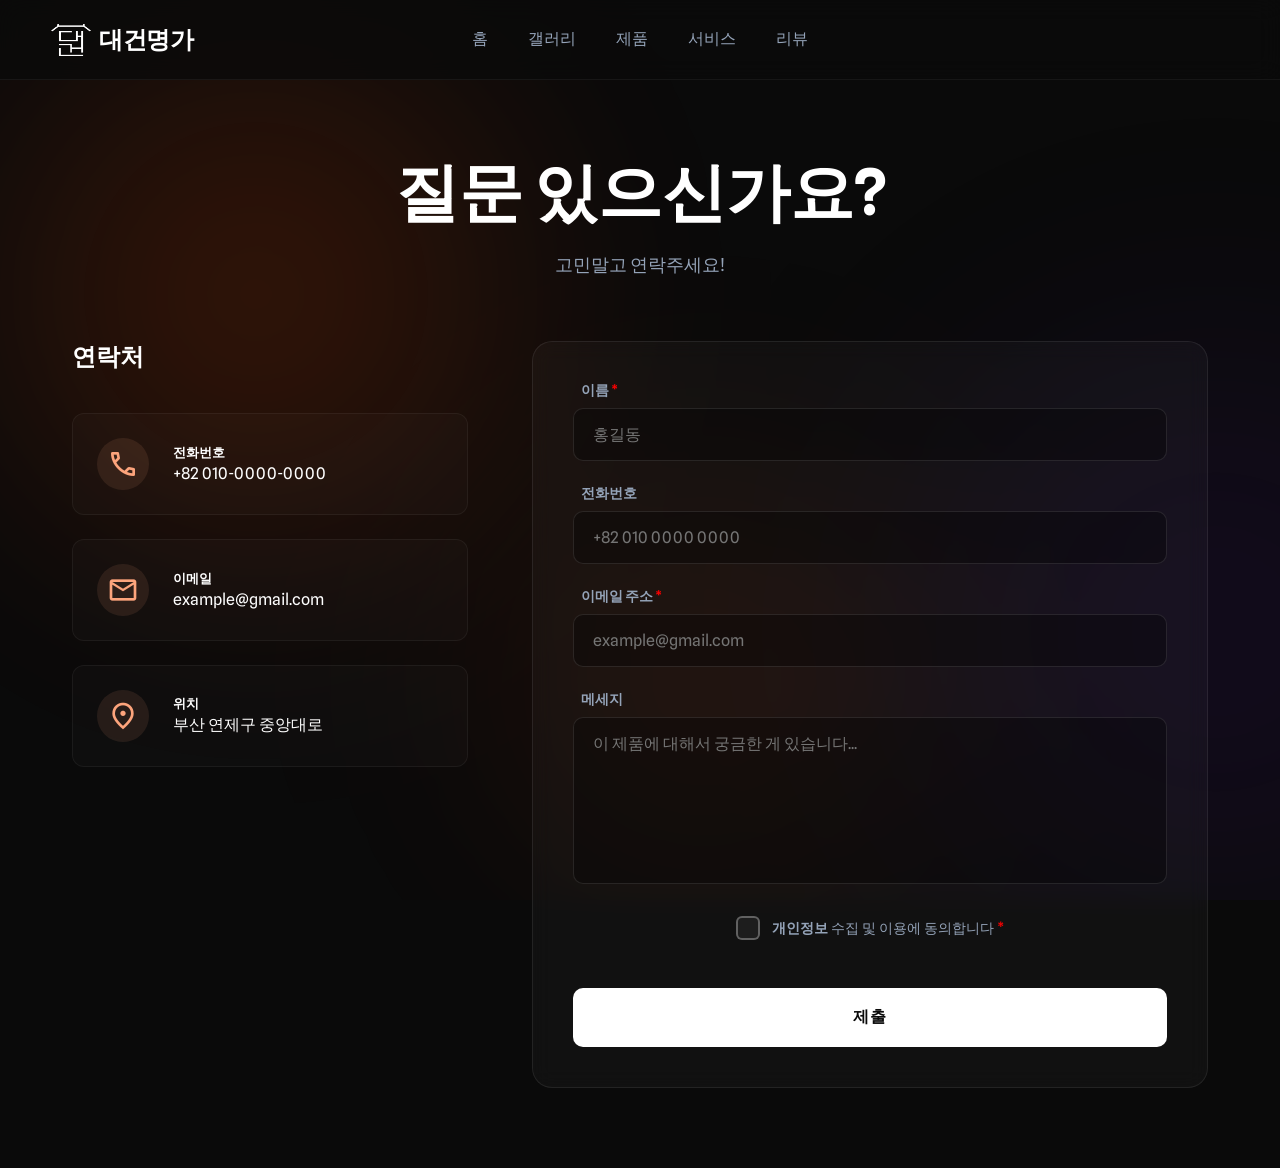
==== commit b5717070: "Major performance improvement" ====
--- a/contact.html
+++ b/contact.html
@@ -13,11 +13,11 @@
     <script src="contact.js" defer></script>
 </head>
 <body>
-    <div class="grain-overlay"></div>
     <div class="custom-cursor"></div>
 
     <header class="navbar">
         <div class="nav-brand">
+            <image src="logo.jpg" alt="logo" style="width: 40px; height: 40px; margin-right: 8px; filter: invert(100%)"></image>
             <span class="brand-text">대건명가</span> 
         </div>
 
@@ -28,14 +28,15 @@
             <a href="index.html#services" class="nav-link">서비스</a>
             <a href="index.html#reviews" class="nav-link">리뷰</a>
         </nav>
+
     </header>
+    <div class="contact-bg-animation">
+        <div class="orb orb-1"></div>
+        <div class="orb orb-2"></div>
+        <div class="orb orb-3"></div>
+    </div>
 
     <div class="page-container">
-        <div class="contact-bg-animation">
-            <div class="orb orb-1"></div>
-            <div class="orb orb-2"></div>
-            <div class="orb orb-3"></div>
-        </div>
 
         <div class="page-header">
             <h1 class="page-title">질문 있으신가요?</h1>
--- a/testing.css
+++ b/testing.css
@@ -38,18 +38,6 @@
 }
 
 /* --- 유틸리티 & 효과 --- */
-
-.grain-overlay {
-    position: fixed;
-    top: 0;
-    left: 0;
-    width: 100%;
-    height: 100%;
-    pointer-events: none;
-    z-index: 9000;
-    opacity: 0.02;
-    background-image: url("data:image/svg+xml,%3Csvg viewBox='0 0 400 400' xmlns='http://www.w3.org/2000/svg'%3E%3Cfilter id='noiseFilter'%3E%3CfeTurbulence type='fractalNoise' baseFrequency='0.9' numOctaves='3' stitchTiles='stitch'/%3E%3C/filter%3E%3Crect width='100%25' height='100%25' filter='url(%23noiseFilter)'/%3E%3C/svg%3E");
-}
 
 .custom-cursor {
     width: 40px;
@@ -392,9 +380,13 @@
 
 /* 모바일 설정 */
 @media (max-width: 768px) {
+    .stats-banner {
+        height: auto;
+        padding: 4rem 0;
+    }
+
     .stats-content-col {
         gap: 2rem;
-        padding: 4rem 1.5rem; 
     }
     
     .stats-container {
@@ -862,6 +854,13 @@
     line-height: 1.6;
 }
 
+@media (max-width: 900px) {
+    #services {
+        padding: 3.5rem 0;
+        height: auto;
+    }
+}
+
 /* 서비스 2 섹션 */
 
 #horizontal-features {
--- a/contact.css
+++ b/contact.css
@@ -13,7 +13,7 @@
 }
 
 .contact-bg-animation {
-    position: absolute;
+    position: fixed;
     top: 0;
     left: 0;
     width: 100%;
@@ -349,4 +349,23 @@
     .page-container {
         padding: 120px 1.5rem 3rem;
     }
+
+    .orb {
+        filter: blur(60px);
+    }
+    
+    .orb-1 {
+        width: 150vw; 
+        height: 150vw;
+    }
+    
+    .orb-2 {
+        width: 180vw; 
+        height: 180vw;
+    }
+    
+    .orb-3 {
+        width: 120vw; 
+        height: 120vw;
+    }
 }
